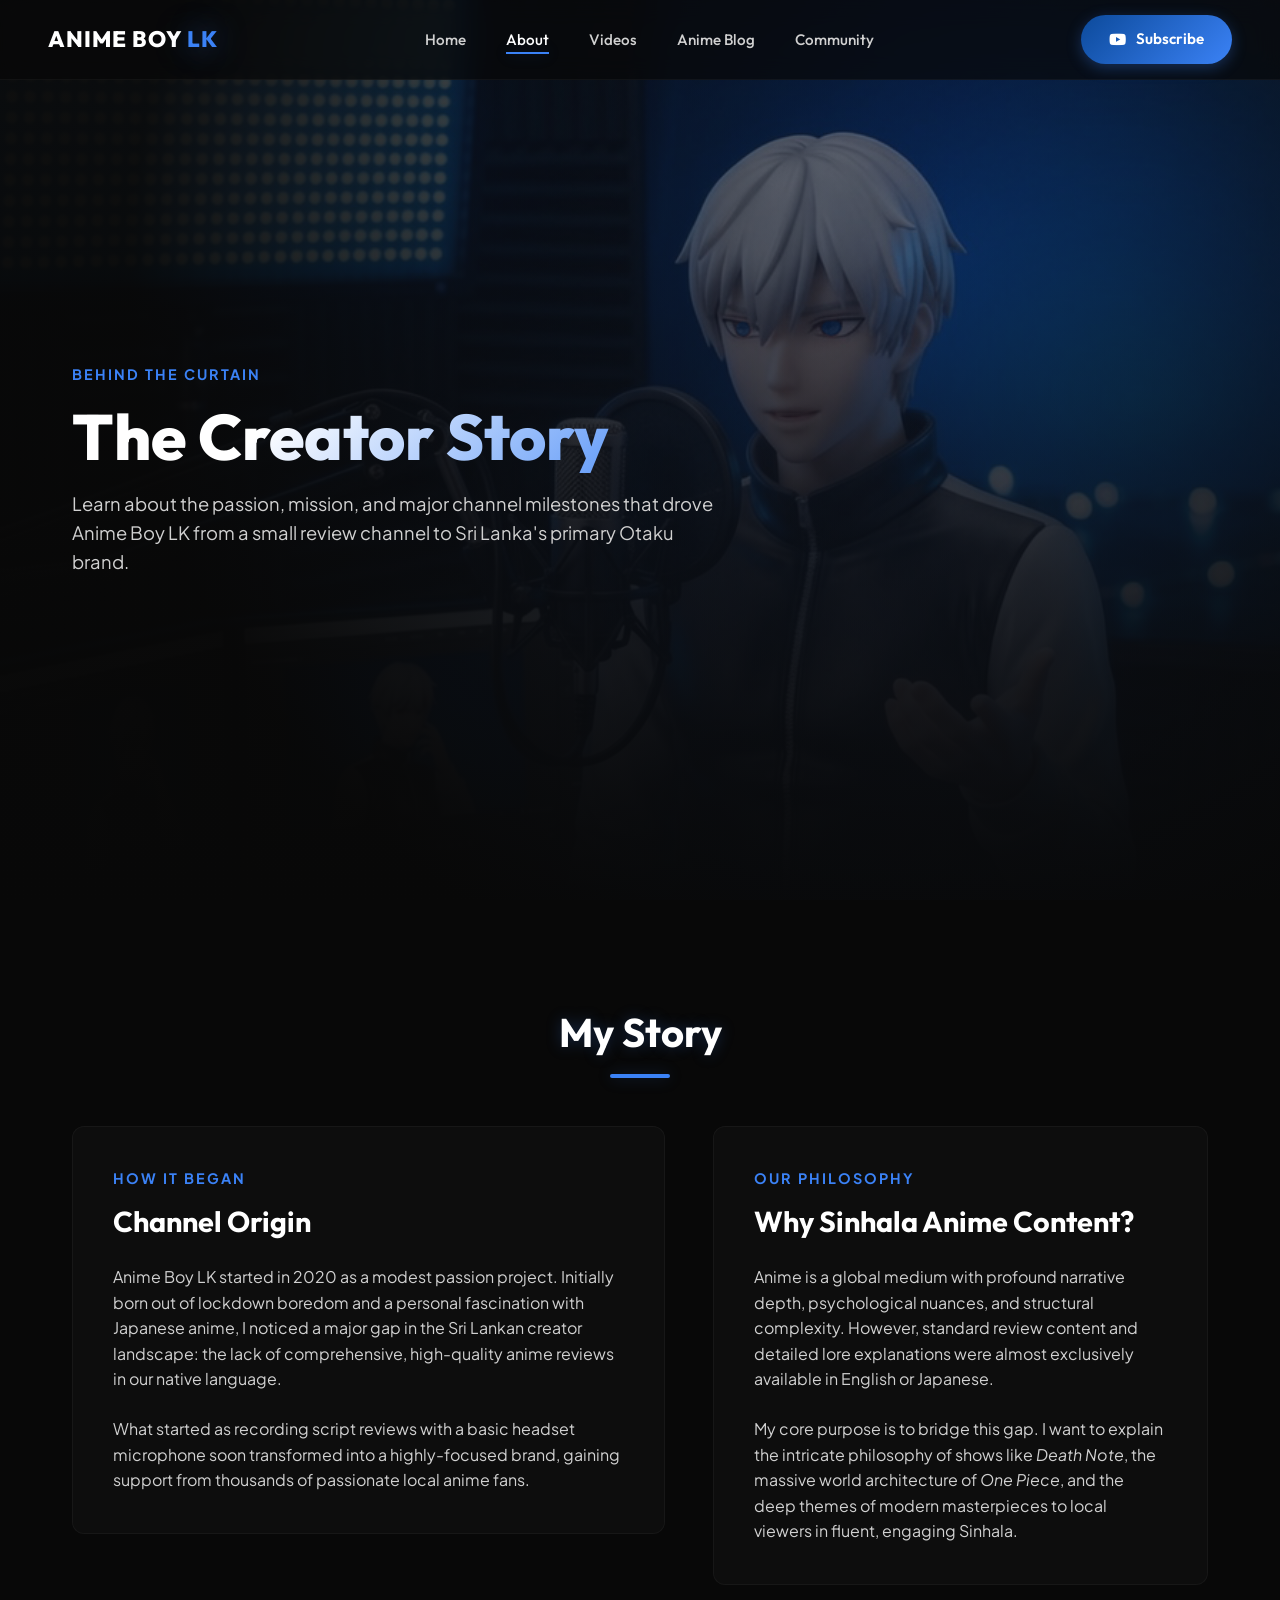
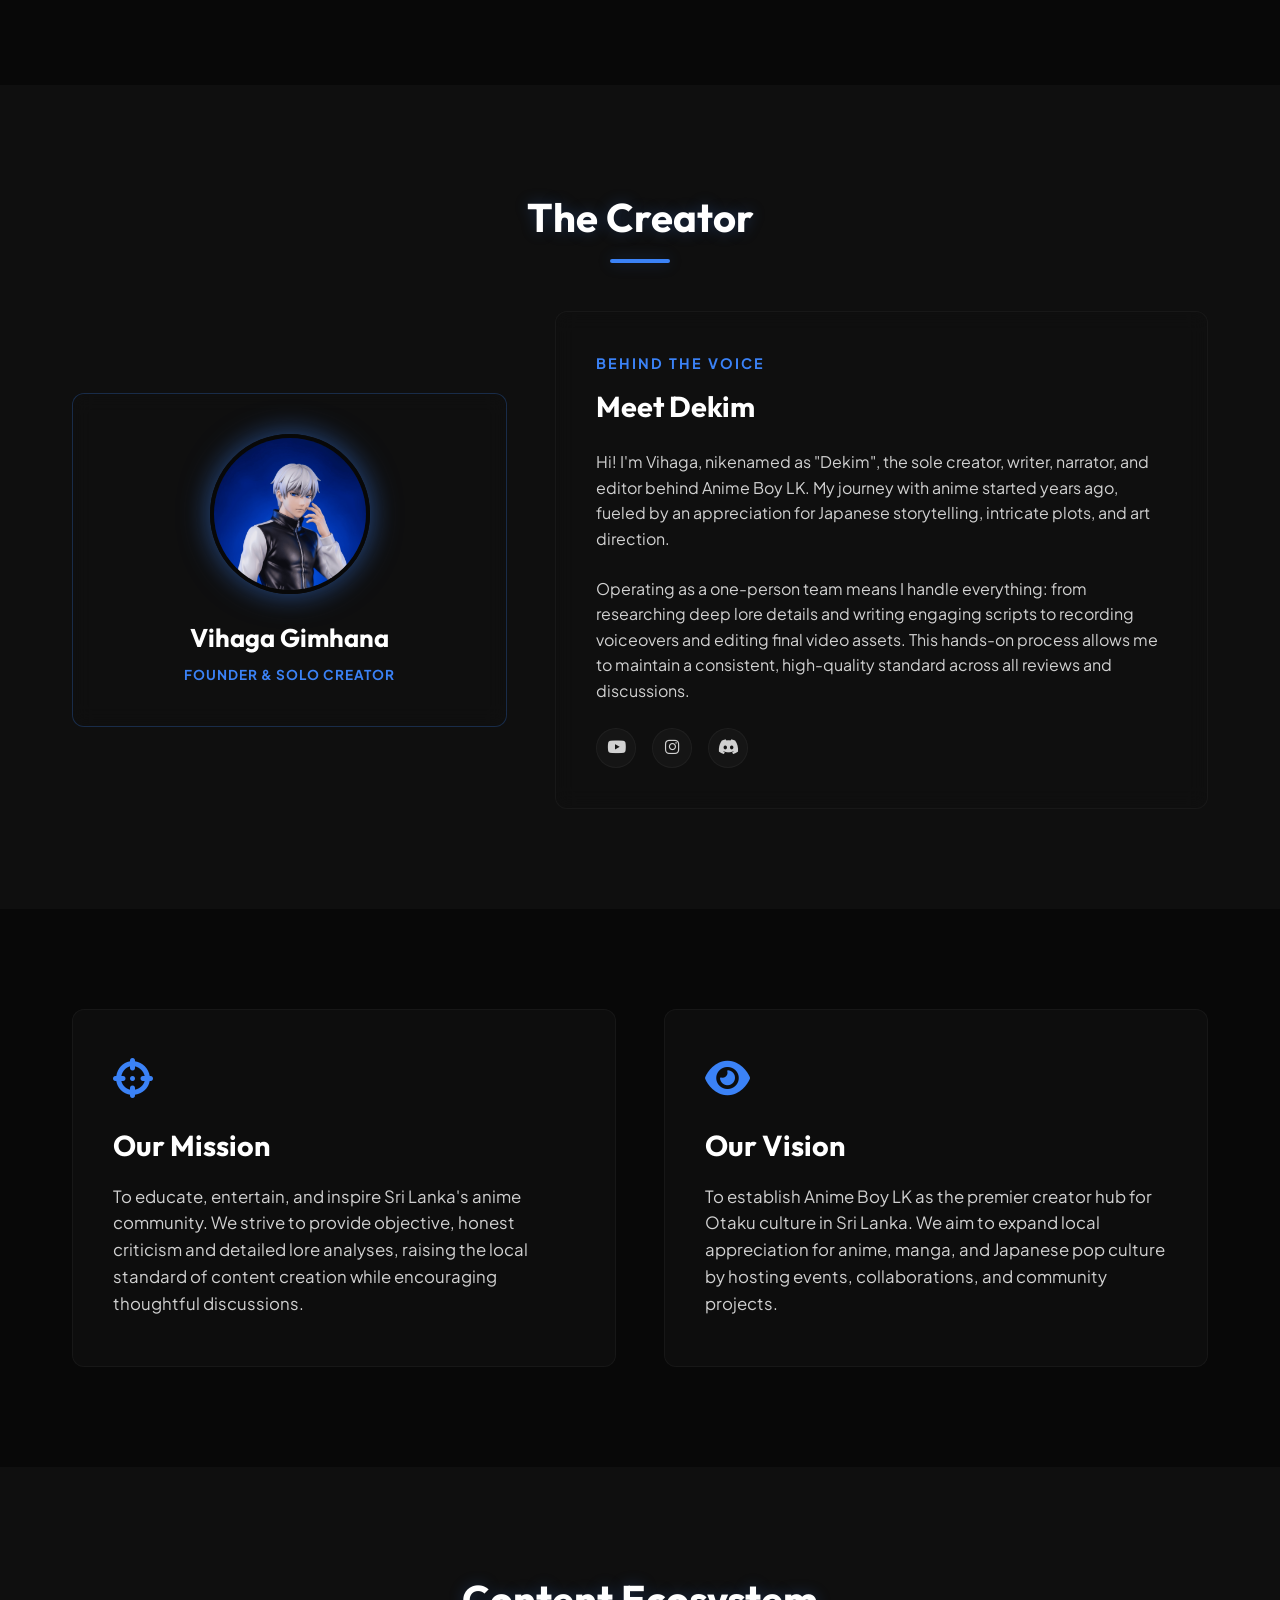
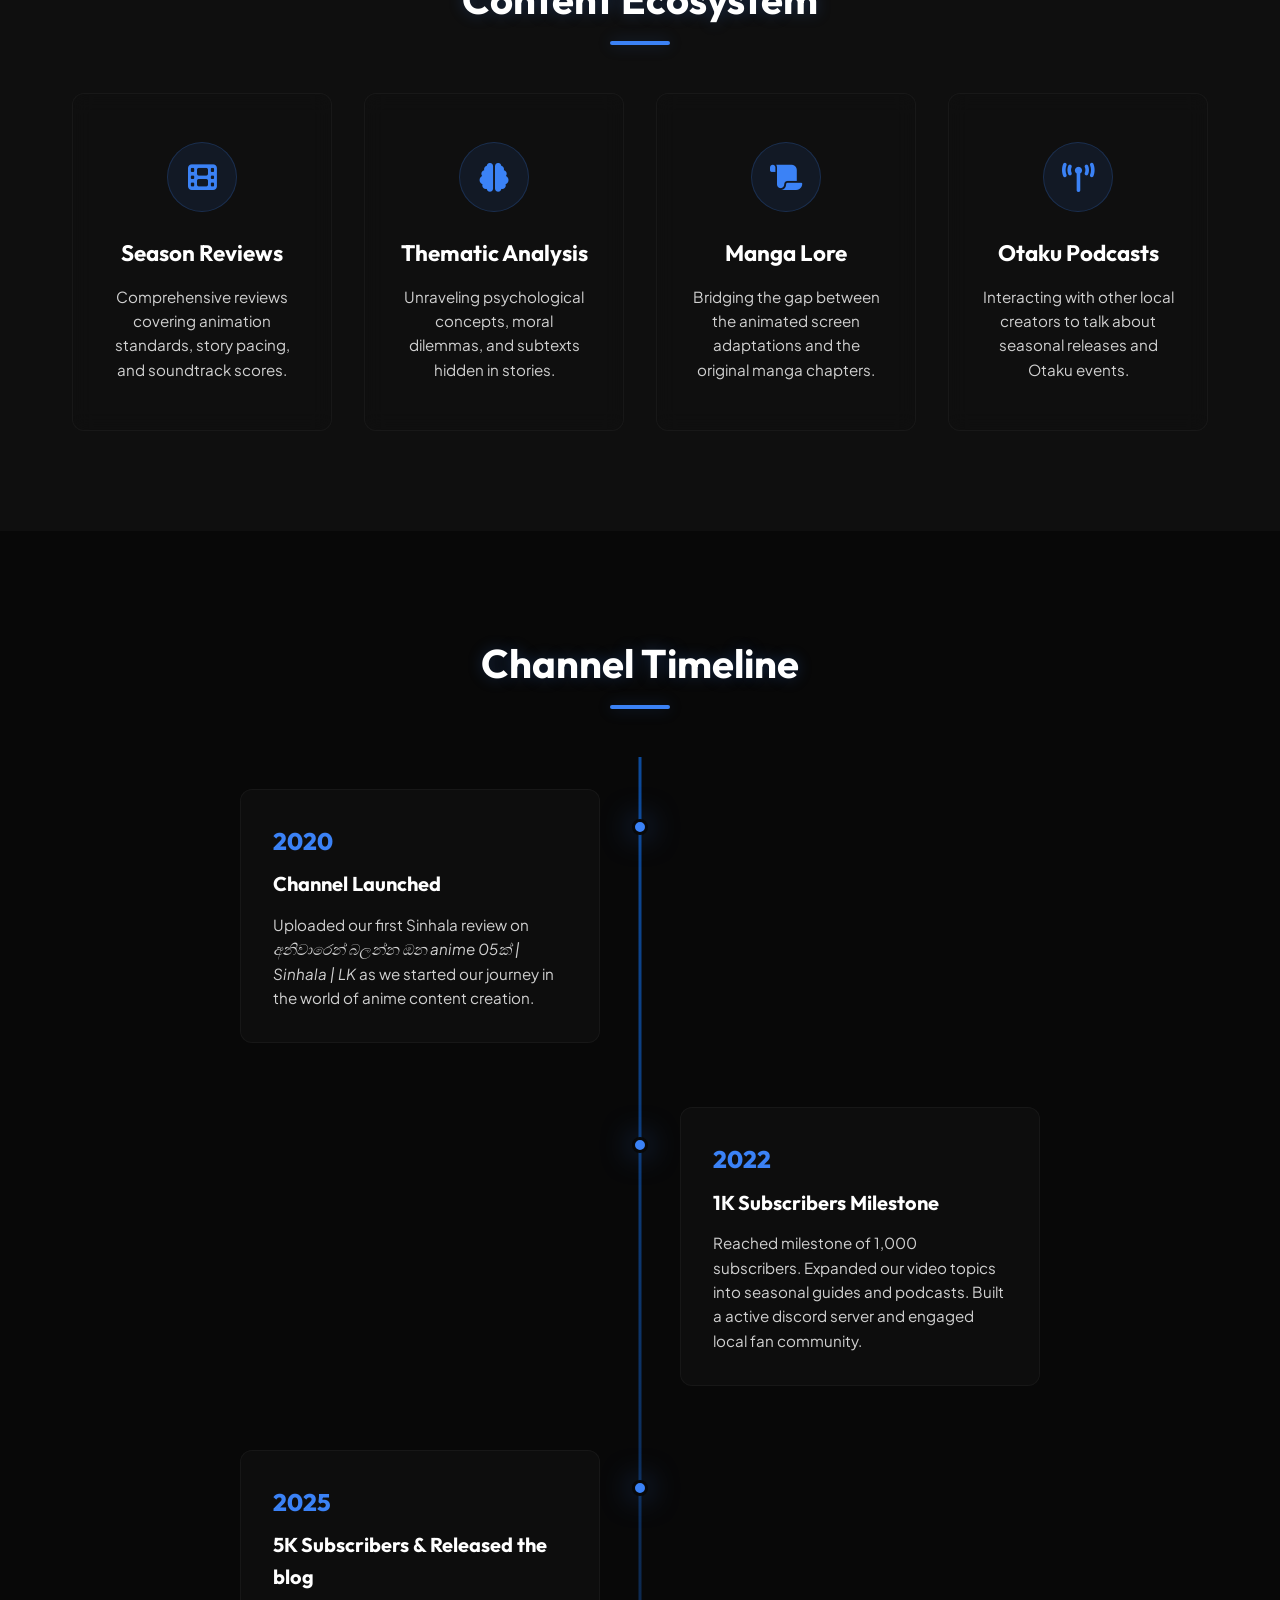
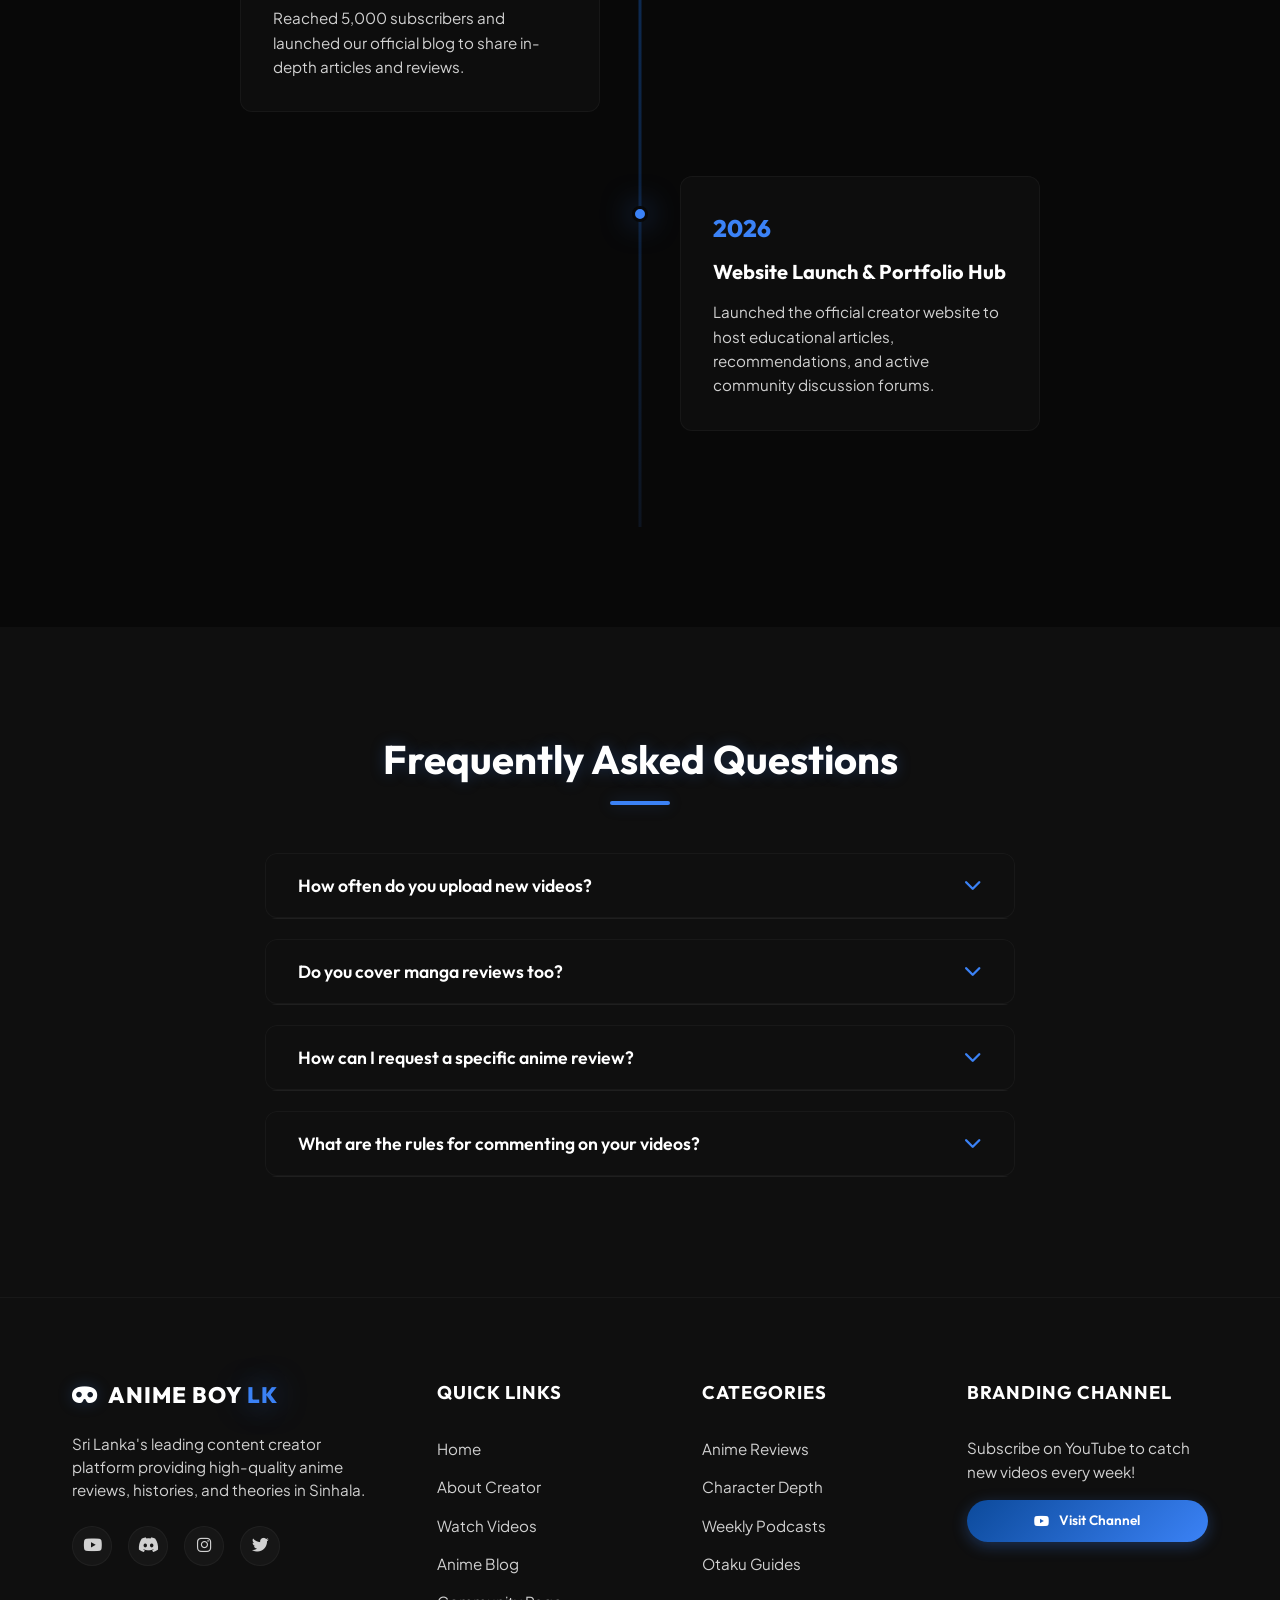
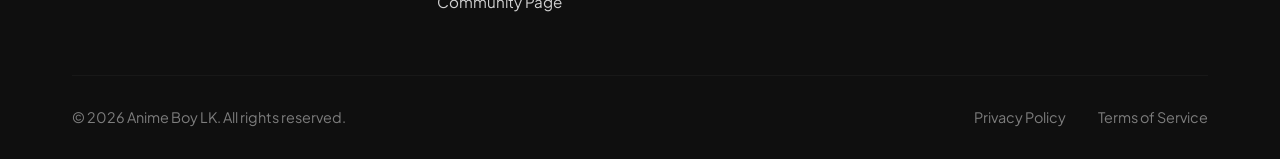
==== about.html @ f1425879 "Add files via upload" ====
<!DOCTYPE html>
<html lang="en">
<head>
    <meta charset="UTF-8">
    <meta name="viewport" content="width=device-width, initial-scale=1.0">
    <title>About Creator | Anime Boy LK</title>
    <meta name="description" content="Discover the story, mission, milestones, and FAQs behind Anime Boy LK, Sri Lanka's leading Sinhala anime content creator.">
    
    <!-- Google Fonts & Stylesheets -->
    <link rel="stylesheet" href="css/style.css">
    
    <!-- FontAwesome Icons -->
    <link rel="stylesheet" href="https://cdnjs.cloudflare.com/ajax/libs/font-awesome/6.4.0/css/all.min.css">
</head>
<body>

    <!-- NAVIGATION BAR -->
    <nav id="main-nav">
        <a href="index.html" class="logo">
            <span>ANIME BOY <span class="logo-dot">LK</span></span>
        </a>
        
        <button class="menu-toggle" id="mobile-menu-btn" aria-label="Toggle Navigation Menu">
            <i class="fa-solid fa-bars"></i>
        </button>

        <ul class="nav-links">
            <li><a href="index.html">Home</a></li>
            <li><a href="about.html" class="active">About</a></li>
            <li><a href="videos.html">Videos</a></li>
            <li><a href="blog.html">Anime Blog</a></li>
            <li><a href="community.html">Community</a></li>
        </ul>

        <div class="nav-actions">
            <a href="https://www.youtube.com/@AnimeBoyLK" target="_blank" class="btn btn-primary btn-sm"><i class="fa-brands fa-youtube"></i> Subscribe</a>
        </div>
    </nav>

    <!-- HERO SECTION -->
    <section class="hero" id="about-hero" style="background-image: url('images/About-bg.jpg');">
        <div class="hero-overlay"></div>
        <div class="container">
            <div class="hero-content reveal">
                <span class="subtitle">Behind the Curtain</span>
                <h1 class="text-gradient">The Creator Story</h1>
                <p>Learn about the passion, mission, and major channel milestones that drove Anime Boy LK from a small review channel to Sri Lanka's primary Otaku brand.</p>
            </div>
        </div>
    </section>

    <!-- MY STORY SECTION -->
    <section class="section-padding" id="my-story">
        <div class="container">
            <h2 class="section-title center text-glow center-text">My Story</h2>
            <div class="featured-wrapper reveal" style="align-items: flex-start;">
                
                <div class="story-block glass-panel" style="padding: 2.5rem;">
                    <span class="subtitle">How It Began</span>
                    <h3 style="font-family: var(--font-headings); font-size: 1.8rem; margin: 0.5rem 0 1.25rem;">Channel Origin</h3>
                    <p style="color: var(--color-text-sub); font-size: 1rem; margin-bottom: 1.5rem;">
                        Anime Boy LK started in 2020 as a modest passion project. Initially born out of lockdown boredom and a personal fascination with Japanese anime, I noticed a major gap in the Sri Lankan creator landscape: the lack of comprehensive, high-quality anime reviews in our native language.
                    </p>
                    <p style="color: var(--color-text-sub); font-size: 1rem;">
                        What started as recording script reviews with a basic headset microphone soon transformed into a highly-focused brand, gaining support from thousands of passionate local anime fans.
                    </p>
                </div>

                <div class="story-block glass-panel" style="padding: 2.5rem;">
                    <span class="subtitle">Our Philosophy</span>
                    <h3 style="font-family: var(--font-headings); font-size: 1.8rem; margin: 0.5rem 0 1.25rem;">Why Sinhala Anime Content?</h3>
                    <p style="color: var(--color-text-sub); font-size: 1rem; margin-bottom: 1.5rem;">
                        Anime is a global medium with profound narrative depth, psychological nuances, and structural complexity. However, standard review content and detailed lore explanations were almost exclusively available in English or Japanese.
                    </p>
                    <p style="color: var(--color-text-sub); font-size: 1rem;">
                        My core purpose is to bridge this gap. I want to explain the intricate philosophy of shows like <em>Death Note</em>, the massive world architecture of <em>One Piece</em>, and the deep themes of modern masterpieces to local viewers in fluent, engaging Sinhala.
                    </p>
                </div>

            </div>
        </div>
    </section>

    <!-- THE CREATOR SECTION -->
    <section class="section-padding" id="the-creator" style="background-color: var(--bg-secondary);">
        <div class="container">
            <h2 class="section-title center text-glow center-text">The Creator</h2>
            <div class="featured-wrapper reveal creator-grid">
                <div class="creator-card-container glass-panel" style="padding: 2.5rem 2rem; text-align: center; border: 1px solid var(--glass-border-hover);">
                    <img src="images/The-Creater.png" alt="Vihaga Gimhana" class="creator-avatar" style="width: 160px; height: 160px; border-radius: 50%; background: linear-gradient(135deg, var(--color-primary) 0%, var(--color-accent) 100%); margin: 0 auto 1.5rem; display: flex; align-items: center; justify-content: center; box-shadow: var(--red-glow-strong); border: 4px solid var(--bg-primary);">
                    <!-- <div class="creator-avatar" style="width: 160px; height: 160px; border-radius: 50%; background: linear-gradient(135deg, var(--color-primary) 0%, var(--color-accent) 100%); margin: 0 auto 1.5rem; display: flex; align-items: center; justify-content: center; box-shadow: var(--red-glow-strong); border: 4px solid var(--bg-primary);">
                        <i class="fa-solid fa-user-ninja" style="font-size: 4.5rem; color: #fff;"></i>
                    </div> -->
                    <h3 style="font-family: var(--font-headings); font-size: 1.6rem; margin-bottom: 0.3rem;">Vihaga Gimhana</h3>
                    <p style="color: var(--color-accent); font-weight: 700; font-size: 0.85rem; text-transform: uppercase; letter-spacing: 1px;">Founder & Solo Creator</p>
                </div>
                <div class="creator-bio glass-panel" style="padding: 2.5rem;">
                    <span class="subtitle">Behind the Voice</span>
                    <h3 style="font-family: var(--font-headings); font-size: 1.8rem; margin: 0.5rem 0 1.25rem;">Meet Dekim</h3>
                    <p style="color: var(--color-text-sub); font-size: 1rem; margin-bottom: 1.5rem;">
                        Hi! I'm Vihaga, nikenamed as "Dekim", the sole creator, writer, narrator, and editor behind Anime Boy LK. My journey with anime started years ago, fueled by an appreciation for Japanese storytelling, intricate plots, and art direction.
                    </p>
                    <p style="color: var(--color-text-sub); font-size: 1rem; margin-bottom: 1.5rem;">
                        Operating as a one-person team means I handle everything: from researching deep lore details and writing engaging scripts to recording voiceovers and editing final video assets. This hands-on process allows me to maintain a consistent, high-quality standard across all reviews and discussions.
                    </p>
                    <div class="social-icons">
                        <a href="https://youtube.com/@AnimeBoyLK" target="_blank" class="social-btn" aria-label="YouTube"><i class="fab fa-youtube"></i></a>
                        <a href="https://instagram.com/AnimeBoyLK" target="_blank" class="social-btn" aria-label="Instagram"><i class="fab fa-instagram"></i></a>
                        <a href="https://discord.gg/AnimeBoyLK" target="_blank" class="social-btn" aria-label="Discord"><i class="fab fa-discord"></i></a>
                    </div>
                </div>
            </div>
        </div>
    </section>

    <!-- MISSION & VISION SECTION -->
    <section class="section-padding" id="mission-vision">
        <div class="container">
            <div class="featured-wrapper reveal two-col-grid">
                <div class="glass-panel" style="padding: 3rem 2.5rem;">
                    <i class="fa-solid fa-crosshairs" style="font-size: 2.5rem; color: var(--color-accent); margin-bottom: 1.5rem;"></i>
                    <h3 style="font-family: var(--font-headings); font-size: 1.8rem; margin-bottom: 1rem;">Our Mission</h3>
                    <p style="color: var(--color-text-sub); font-size: 1.05rem;">
                        To educate, entertain, and inspire Sri Lanka's anime community. We strive to provide objective, honest criticism and detailed lore analyses, raising the local standard of content creation while encouraging thoughtful discussions.
                    </p>
                </div>
                <div class="glass-panel" style="padding: 3rem 2.5rem;">
                    <i class="fa-solid fa-eye" style="font-size: 2.5rem; color: var(--color-accent); margin-bottom: 1.5rem;"></i>
                    <h3 style="font-family: var(--font-headings); font-size: 1.8rem; margin-bottom: 1rem;">Our Vision</h3>
                    <p style="color: var(--color-text-sub); font-size: 1.05rem;">
                        To establish Anime Boy LK as the premier creator hub for Otaku culture in Sri Lanka. We aim to expand local appreciation for anime, manga, and Japanese pop culture by hosting events, collaborations, and community projects.
                    </p>
                </div>
            </div>
        </div>
    </section>

    <!-- CONTENT CATEGORIES -->
    <section class="section-padding" id="categories-about" style="background-color: var(--bg-secondary);">
        <div class="container">
            <h2 class="section-title center text-glow center-text">Content Ecosystem</h2>
            <div class="categories-grid">
                
                <div class="category-card glass-panel reveal">
                    <div class="category-icon"><i class="fa-solid fa-film"></i></div>
                    <h3>Season Reviews</h3>
                    <p>Comprehensive reviews covering animation standards, story pacing, and soundtrack scores.</p>
                </div>

                <div class="category-card glass-panel reveal">
                    <div class="category-icon"><i class="fa-solid fa-brain"></i></div>
                    <h3>Thematic Analysis</h3>
                    <p>Unraveling psychological concepts, moral dilemmas, and subtexts hidden in stories.</p>
                </div>

                <div class="category-card glass-panel reveal">
                    <div class="category-icon"><i class="fa-solid fa-scroll"></i></div>
                    <h3>Manga Lore</h3>
                    <p>Bridging the gap between the animated screen adaptations and the original manga chapters.</p>
                </div>

                <div class="category-card glass-panel reveal">
                    <div class="category-icon"><i class="fa-solid fa-tower-broadcast"></i></div>
                    <h3>Otaku Podcasts</h3>
                    <p>Interacting with other local creators to talk about seasonal releases and Otaku events.</p>
                </div>

            </div>
        </div>
    </section>

    <!-- CHANNEL TIMELINE -->
    <section class="section-padding" id="channel-timeline">
        <div class="container">
            <h2 class="section-title center text-glow center-text">Channel Timeline</h2>
            
            <div class="timeline-container reveal">
                <div class="timeline-line"></div>
                
                <div class="timeline-item">
                    <div class="timeline-dot"></div>
                    <div class="timeline-card glass-panel">
                        <span class="timeline-year">2020</span>
                        <h3>Channel Launched</h3>
                        <p>Uploaded our first Sinhala review on <em>අනිවාරෙන් බලන්න ඔන anime 05ක් | Sinhala | LK</em> as we started our journey in the world of anime content creation.</p>
                    </div>
                </div>

                <div class="timeline-item">
                    <div class="timeline-dot"></div>
                    <div class="timeline-card glass-panel">
                        <span class="timeline-year">2022</span>
                        <h3>1K Subscribers Milestone</h3>
                        <p>Reached milestone of 1,000 subscribers. Expanded our video topics into seasonal guides and podcasts. Built a active discord server and engaged local fan community.</p>
                    </div>
                </div>

                <div class="timeline-item">
                    <div class="timeline-dot"></div>
                    <div class="timeline-card glass-panel">
                        <span class="timeline-year">2025</span>
                        <h3>5K Subscribers & Released the blog</h3>
                        <p>Reached 5,000 subscribers and launched our official blog to share in-depth articles and reviews.</p>
                    </div>
                </div>

                <div class="timeline-item">
                    <div class="timeline-dot"></div>
                    <div class="timeline-card glass-panel">
                        <span class="timeline-year">2026</span>
                        <h3>Website Launch & Portfolio Hub</h3>
                        <p>Launched the official creator website to host educational articles, recommendations, and active community discussion forums.</p>
                    </div>
                </div>

            </div>
        </div>
    </section>

    <!-- FAQ SECTION (Accordion) -->
    <section class="section-padding" id="faq-section" style="background-color: var(--bg-secondary);">
        <div class="container">
            <h2 class="section-title center text-glow center-text">Frequently Asked Questions</h2>
            
            <div class="faq-accordion reveal">
                
                <div class="accordion-item">
                    <button class="accordion-header" aria-expanded="false">
                        How often do you upload new videos?
                        <i class="fa-solid fa-chevron-down"></i>
                    </button>
                    <div class="accordion-content">
                        <p>We typically upload 1-2 videos per week. Mostly 1 video per week. We prioritize high-quality editing, research, and voice-overs over quick uploads, so some detailed character analyses might take slightly longer.</p>
                    </div>
                </div>

                <div class="accordion-item">
                    <button class="accordion-header" aria-expanded="false">
                        Do you cover manga reviews too?
                        <i class="fa-solid fa-chevron-down"></i>
                    </button>
                    <div class="accordion-content">
                        <p>Yes, absolutely! We frequently compare anime adaptations with their original manga chapters, discussing deleted scenes, alternate panels, and lore updates.</p>
                    </div>
                </div>

                <div class="accordion-item">
                    <button class="accordion-header" aria-expanded="false">
                        How can I request a specific anime review?
                        <i class="fa-solid fa-chevron-down"></i>
                    </button>
                    <div class="accordion-content">
                        <p>You can suggest anime reviews and cast votes on upcoming video topics directly through the board on our Community page, or drop suggestions in our active whatsapp channels!</p>
                    </div>
                </div>

                <div class="accordion-item">
                    <button class="accordion-header" aria-expanded="false">
                        What are the rules for commenting on your videos?
                        <i class="fa-solid fa-chevron-down"></i>
                    </button>
                    <div class="accordion-content">
                        <p>Please be respectful and constructive in your comments. We do not tolerate hate speech, personal attacks, or spam. All comments are moderated to ensure a positive community environment.</p>
                    </div>
                </div>

            </div>
        </div>
    </section>

    <!-- FOOTER -->
    <footer class="footer" id="global-footer">
        <div class="container">
            <div class="footer-top">
                <div class="footer-col footer-brand">
                    <a href="index.html" class="logo">
                        <i class="fas fa-mask logo-icon text-glow"></i>
                        <span>ANIME BOY <span class="logo-dot">LK</span></span>
                    </a>
                    <p class="footer-desc">
                        Sri Lanka's leading content creator platform providing high-quality anime reviews, histories, and theories in Sinhala.
                    </p>
                    <div class="social-icons">
                        <a href="https://youtube.com/@AnimeBoyLK" target="_blank" class="social-btn" aria-label="YouTube"><i class="fab fa-youtube"></i></a>
                        <a href="https://discord.gg/AnimeBoyLK" target="_blank" class="social-btn" aria-label="Discord"><i class="fab fa-discord"></i></a>
                        <a href="https://instagram.com/AnimeBoyLK" target="_blank" class="social-btn" aria-label="Instagram"><i class="fab fa-instagram"></i></a>
                        <a href="https://twitter.com/AnimeBoyLK" target="_blank" class="social-btn" aria-label="Twitter"><i class="fab fa-twitter"></i></a>
                    </div>
                </div>
                
                <div class="footer-col">
                    <h3>Quick Links</h3>
                    <ul class="footer-links">
                        <li><a href="index.html">Home</a></li>
                        <li><a href="about.html">About Creator</a></li>
                        <li><a href="videos.html">Watch Videos</a></li>
                        <li><a href="blog.html">Anime Blog</a></li>
                        <li><a href="community.html">Community Page</a></li>
                    </ul>
                </div>
                
                <div class="footer-col">
                    <h3>Categories</h3>
                    <ul class="footer-links">
                        <li><a href="videos.html?category=reviews">Anime Reviews</a></li>
                        <li><a href="videos.html?category=analysis">Character Depth</a></li>
                        <li><a href="videos.html?category=podcasts">Weekly Podcasts</a></li>
                        <li><a href="videos.html?category=guides">Otaku Guides</a></li>
                    </ul>
                </div>
                
                <div class="footer-col">
                    <h3>Branding Channel</h3>
                    <p style="color: var(--color-text-sub); font-size: 0.95rem; margin-bottom: 16px;">
                        Subscribe on YouTube to catch new videos every week!
                    </p>
                    <a href="https://www.youtube.com/@AnimeBoyLK" target="_blank" class="btn btn-primary" style="padding: 10px 20px; font-size: 0.85rem; width: 100%;">
                        <i class="fab fa-youtube"></i> Visit Channel
                    </a>
                </div>
            </div>
            
            <div class="footer-bottom">
                <p>&copy; 2026 Anime Boy LK. All rights reserved.</p>
                <div class="footer-bottom-links">
                    <a href="#">Privacy Policy</a>
                    <a href="#">Terms of Service</a>
                </div>
            </div>
        </div>
    </footer>

    <!-- Scripts -->
    <script src="js/main.js"></script>
</body>
</html>
---- css/style.css ----
@import url('https://fonts.googleapis.com/css2?family=Outfit:wght@300;400;500;600;700;800&family=Plus+Jakarta+Sans:wght@300;400;500;600;700&display=swap');

/* --- CUSTOM DESIGN SYSTEM VARIABLES --- */
:root {
  /* Colors */
  --bg-primary: #080808;
  --bg-secondary: #0f0f0f;
  --bg-card: #151515;
  --bg-card-hover: #1c1c1c;
  
  --color-primary: #0c4a9b;
  --color-accent: #3b82f6;
  --color-accent-rgb: 59, 130, 246;
  
  --color-text-main: #ffffff;
  --color-text-sub: #d1d1d1;
  --color-text-muted: #7d7d7d;
  
  /* Fonts */
  --font-headings: 'Outfit', sans-serif;
  --font-body: 'Plus Jakarta Sans', sans-serif;
  
  /* Glowing effects & shadows */
  --red-glow: 0 0 15px rgba(59, 130, 246, 0.25);
  --red-glow-strong: 0 0 30px rgba(59, 130, 246, 0.55);
  --card-shadow: 0 15px 35px rgba(0, 0, 0, 0.7);
  --glass-bg: rgba(15, 15, 15, 0.8);
  --glass-border: rgba(255, 255, 255, 0.04);
  --glass-border-hover: rgba(59, 130, 246, 0.25);
  
  /* Layout sizes */
  --header-height: 80px;
  --max-width: 1200px;
  --border-radius: 12px;
  
  /* Animations */
  --transition-smooth: all 0.4s cubic-bezier(0.16, 1, 0.3, 1);
  --transition-fast: all 0.2s ease;
}

/* --- RESET & SCROLLBAR --- */
* {
  margin: 0;
  padding: 0;
  box-sizing: border-box;
}

html {
  scroll-behavior: smooth;
  overflow-x: hidden;
  font-size: 16px;
}

body {
  background-color: var(--bg-primary);
  color: var(--color-text-main);
  font-family: var(--font-body);
  line-height: 1.6;
  overflow-x: hidden;
}

/* Custom Scrollbar */
::-webkit-scrollbar {
  width: 10px;
}

::-webkit-scrollbar-track {
  background: var(--bg-primary);
}

::-webkit-scrollbar-thumb {
  background: #222;
  border-radius: 5px;
  border: 2px solid var(--bg-primary);
}

::-webkit-scrollbar-thumb:hover {
  background: var(--color-accent);
  box-shadow: var(--red-glow);
}

/* --- UTILITY CLASSES --- */
.container {
  max-width: var(--max-width);
  margin: 0 auto;
  padding: 0 2rem;
  width: 100%;
}

.section-padding {
  padding: 100px 0;
}

.text-glow {
  text-shadow: var(--red-glow);
}

.text-gradient {
  background: linear-gradient(135deg, #ffffff 30%, #3b82f6 100%);
  -webkit-background-clip: text;
  -webkit-text-fill-color: transparent;
}

.center-text {
  text-align: center;
}

.subtitle {
  color: var(--color-accent);
  font-size: 0.9rem;
  font-weight: 700;
  text-transform: uppercase;
  letter-spacing: 2px;
  margin-bottom: 0.5rem;
  display: block;
}

.section-title {
  font-family: var(--font-headings);
  font-size: 2.5rem;
  font-weight: 700;
  margin-bottom: 3rem;
  position: relative;
}

.section-title::after {
  content: '';
  display: block;
  width: 60px;
  height: 4px;
  background: var(--color-accent);
  margin-top: 10px;
  border-radius: 2px;
  box-shadow: var(--red-glow);
}

.section-title.center::after {
  margin-left: auto;
  margin-right: auto;
}

/* Glassmorphism panel */
.glass-panel {
  background: var(--glass-bg);
  border: 1px solid var(--glass-border);
  backdrop-filter: blur(10px);
  border-radius: var(--border-radius);
  transition: var(--transition-smooth);
}

/* --- BUTTONS --- */
.btn {
  display: inline-flex;
  align-items: center;
  justify-content: center;
  gap: 10px;
  padding: 12px 28px;
  border-radius: 30px;
  font-family: var(--font-headings);
  font-weight: 600;
  font-size: 0.95rem;
  text-decoration: none;
  cursor: pointer;
  transition: var(--transition-smooth);
  border: none;
}

.btn-primary {
  background: linear-gradient(135deg, var(--color-primary) 0%, var(--color-accent) 100%);
  color: #fff;
  box-shadow: 0 4px 15px rgba(59, 130, 246, 0.3);
}

.btn-primary:hover {
  transform: translateY(-3px);
  box-shadow: 0 8px 25px rgba(59, 130, 246, 0.5), var(--red-glow-strong);
}

.btn-secondary {
  background: rgba(255, 255, 255, 0.05);
  color: #fff;
  border: 1px solid var(--glass-border);
  backdrop-filter: blur(5px);
}

.btn-secondary:hover {
  background: rgba(255, 255, 255, 0.1);
  border-color: var(--color-accent);
  transform: translateY(-3px);
  box-shadow: var(--red-glow);
}

.btn-accent {
  background: transparent;
  color: var(--color-accent);
  border: 1px solid var(--color-accent);
}

.btn-accent:hover {
  background: var(--color-accent);
  color: #fff;
  transform: translateY(-3px);
  box-shadow: var(--red-glow-strong);
}

/* --- NAVIGATION BAR --- */
nav {
  height: var(--header-height);
  display: flex;
  align-items: center;
  justify-content: space-between;
  padding: 0 3rem;
  background: rgba(8, 8, 8, 0.7);
  backdrop-filter: blur(12px);
  border-bottom: 1px solid var(--glass-border);
  position: fixed;
  top: 0;
  left: 0;
  width: 100%;
  z-index: 1000;
  transition: var(--transition-smooth);
}

nav.scrolled {
  background: rgba(8, 8, 8, 0.95);
  height: 70px;
  border-bottom: 1px solid rgba(59, 130, 246, 0.2);
  box-shadow: 0 10px 30px rgba(0,0,0,0.5);
}

.logo {
  display: flex;
  align-items: center;
  gap: 10px;
  text-decoration: none;
  font-family: var(--font-headings);
  font-weight: 800;
  font-size: 1.4rem;
  color: #fff;
  letter-spacing: 1px;
}

.logo-dot {
  color: var(--color-accent);
  text-shadow: var(--red-glow-strong);
}

.nav-links {
  display: flex;
  list-style: none;
  gap: 2.5rem;
}

.nav-links a {
  text-decoration: none;
  color: var(--color-text-sub);
  font-family: var(--font-headings);
  font-weight: 500;
  font-size: 0.95rem;
  position: relative;
  padding: 5px 0;
  transition: var(--transition-fast);
}

.nav-links a:hover,
.nav-links a.active {
  color: #fff;
}

.nav-links a::after {
  content: '';
  position: absolute;
  bottom: 0;
  left: 0;
  width: 0;
  height: 2px;
  background: var(--color-accent);
  box-shadow: var(--red-glow);
  transition: var(--transition-fast);
}

.nav-links a:hover::after,
.nav-links a.active::after {
  width: 100%;
}

.nav-actions {
  display: flex;
  align-items: center;
  gap: 1.5rem;
}

.menu-toggle {
  display: none;
  background: none;
  border: none;
  color: #fff;
  font-size: 1.5rem;
  cursor: pointer;
}

/* --- HERO SECTION --- */
.hero {
  min-height: 100vh;
  display: flex;
  align-items: center;
  position: relative;
  padding-top: var(--header-height);
  overflow: hidden;
  background-size: cover;
  background-position: center;
  background-repeat: no-repeat;
}

.hero-overlay {
  position: absolute;
  top: 0;
  left: 0;
  width: 100%;
  height: 100%;
  background: radial-gradient(circle at 70% 30%, rgba(59, 130, 246, 0.08) 0%, rgba(8, 8, 8, 0.95) 70%), 
              linear-gradient(180deg, rgba(8, 8, 8, 0.4) 0%, #080808 100%);
  z-index: 1;
}

/* Hero background animation particles */
.hero-particles {
  position: absolute;
  top: 0;
  left: 0;
  width: 100%;
  height: 100%;
  z-index: 2;
  pointer-events: none;
  opacity: 0.4;
}

.hero-content {
  position: relative;
  z-index: 3;
  max-width: 650px;
}

.hero-content h1 {
  font-family: var(--font-headings);
  font-size: 4rem;
  line-height: 1.1;
  font-weight: 800;
  margin: 1rem 0;
}

.hero-content p {
  color: var(--color-text-sub);
  font-size: 1.15rem;
  margin-bottom: 2.5rem;
}

.hero-btns {
  display: flex;
  gap: 1.25rem;
}

/* --- PAGE 1: HOME SECTIONS --- */

/* Featured Video */
.featured-wrapper {
  display: grid;
  grid-template-columns: 1.2fr 1fr;
  gap: 3rem;
  align-items: center;
}

.featured-video-container {
  position: relative;
  border-radius: var(--border-radius);
  overflow: hidden;
  box-shadow: var(--card-shadow), var(--red-glow);
  aspect-ratio: 16/9;
  border: 1px solid var(--glass-border-hover);
}

.featured-video-container iframe {
  position: absolute;
  top: 0;
  left: 0;
  width: 100%;
  height: 100%;
  border: 0;
}

.featured-details h3 {
  font-family: var(--font-headings);
  font-size: 2rem;
  margin-bottom: 1rem;
}

.featured-details p {
  color: var(--color-text-sub);
  margin-bottom: 2rem;
}

/* Popular Categories */
.categories-grid {
  display: grid;
  grid-template-columns: repeat(auto-fit, minmax(260px, 1fr));
  gap: 2rem;
}

.category-card {
  padding: 3rem 2rem;
  text-align: center;
  border-radius: var(--border-radius);
  cursor: pointer;
}

.category-card:hover {
  transform: translateY(-10px);
  border-color: var(--color-accent);
  box-shadow: var(--card-shadow), var(--red-glow);
}

.category-icon {
  width: 70px;
  height: 70px;
  background: rgba(59, 130, 246, 0.1);
  border-radius: 50%;
  display: flex;
  align-items: center;
  justify-content: center;
  margin: 0 auto 1.5rem;
  color: var(--color-accent);
  font-size: 1.8rem;
  border: 1px solid rgba(59, 130, 246, 0.2);
  transition: var(--transition-smooth);
}

.category-card:hover .category-icon {
  background: var(--color-accent);
  color: #fff;
  box-shadow: var(--red-glow-strong);
  transform: rotateY(360deg);
}

.category-card h3 {
  font-family: var(--font-headings);
  font-size: 1.4rem;
  margin-bottom: 0.8rem;
}

.category-card p {
  color: var(--color-text-sub);
  font-size: 0.95rem;
}

/* Trending Anime Section */
.trending-outer {
  position: relative;
  width: 100%;
}

.trending-carousel {
  display: flex;
  gap: 2rem;
  overflow-x: auto;
  padding: 1.5rem 0.5rem;
  scrollbar-width: thin;
  scroll-snap-type: x mandatory;
}

.trending-carousel::-webkit-scrollbar {
  height: 6px;
}

.trending-card {
  flex: 0 0 280px;
  scroll-snap-align: start;
  border-radius: var(--border-radius);
  overflow: hidden;
  box-shadow: var(--card-shadow);
  border: 1px solid var(--glass-border);
  transition: var(--transition-smooth);
  position: relative;
}

.trending-card:hover {
  transform: translateY(-5px) scale(1.02);
  border-color: var(--glass-border-hover);
  box-shadow: var(--card-shadow), var(--red-glow);
}

.trending-img {
  height: 350px;
  width: 100%;
  object-fit: cover;
  transition: var(--transition-smooth);
}

.trending-card:hover .trending-img {
  transform: scale(1.08);
}

.trending-info {
  position: absolute;
  bottom: 0;
  left: 0;
  width: 100%;
  padding: 1.5rem;
  background: linear-gradient(0deg, rgba(8, 8, 8, 1) 0%, rgba(8, 8, 8, 0.8) 50%, rgba(8, 8, 8, 0) 100%);
  z-index: 2;
}

.trending-info h3 {
  font-family: var(--font-headings);
  font-size: 1.3rem;
  margin-bottom: 0.3rem;
  color: #fff;
}

.trending-info p {
  font-size: 0.85rem;
  color: var(--color-accent);
  font-weight: 600;
  text-transform: uppercase;
  letter-spacing: 1px;
}

.trending-rating {
  position: absolute;
  top: 1rem;
  right: 1rem;
  background: rgba(8, 8, 8, 0.85);
  border: 1px solid var(--color-accent);
  padding: 4px 10px;
  border-radius: 20px;
  font-size: 0.8rem;
  font-weight: 700;
  color: var(--color-accent);
  z-index: 3;
  backdrop-filter: blur(5px);
}

/* Why Watch section */
.benefits-grid {
  display: grid;
  grid-template-columns: repeat(auto-fit, minmax(240px, 1fr));
  gap: 2rem;
}

.benefit-card {
  padding: 2.5rem;
  border-radius: var(--border-radius);
  border-left: 3px solid var(--color-primary);
}

.benefit-card:hover {
  border-left-color: var(--color-accent);
  transform: translateX(5px);
}

.benefit-card i {
  color: var(--color-accent);
  font-size: 2rem;
  margin-bottom: 1.25rem;
}

.benefit-card h3 {
  font-family: var(--font-headings);
  font-size: 1.25rem;
  margin-bottom: 0.75rem;
}

.benefit-card p {
  color: var(--color-text-sub);
  font-size: 0.95rem;
}

/* Home Blog preview */
.home-blogs-grid {
  display: grid;
  grid-template-columns: repeat(auto-fit, minmax(320px, 1fr));
  gap: 2rem;
}

.blog-card {
  border-radius: var(--border-radius);
  overflow: hidden;
  box-shadow: var(--card-shadow);
  display: flex;
  flex-direction: column;
}

.blog-card:hover {
  transform: translateY(-8px);
  border-color: var(--color-accent);
  box-shadow: var(--card-shadow), var(--red-glow);
}

.blog-img-container {
  height: 200px;
  width: 100%;
  overflow: hidden;
  position: relative;
}

.blog-img {
  width: 100%;
  height: 100%;
  object-fit: cover;
  transition: var(--transition-smooth);
}

.blog-card:hover .blog-img {
  transform: scale(1.05);
}

.blog-card-content {
  padding: 1.5rem;
  flex-grow: 1;
  display: flex;
  flex-direction: column;
}

.blog-tag {
  background: rgba(59, 130, 246, 0.12);
  color: var(--color-accent);
  border: 1px solid rgba(59, 130, 246, 0.2);
  padding: 2px 10px;
  border-radius: 20px;
  font-size: 0.75rem;
  font-weight: 700;
  display: inline-block;
  align-self: flex-start;
  margin-bottom: 0.8rem;
  text-transform: uppercase;
}

.blog-card-content h3 {
  font-family: var(--font-headings);
  font-size: 1.3rem;
  margin-bottom: 0.8rem;
  line-height: 1.3;
}

.blog-card-content p {
  color: var(--color-text-sub);
  font-size: 0.95rem;
  margin-bottom: 1.5rem;
  flex-grow: 1;
}

.blog-readmore {
  text-decoration: none;
  color: var(--color-accent);
  font-weight: 600;
  font-size: 0.9rem;
  display: inline-flex;
  align-items: center;
  gap: 5px;
  transition: var(--transition-fast);
}

.blog-readmore:hover {
  color: #fff;
}

.blog-readmore i {
  transition: var(--transition-fast);
}

.blog-readmore:hover i {
  transform: translateX(3px);
}

/* Call to Action */
.cta-section {
  text-align: center;
  position: relative;
  overflow: hidden;
  border-radius: var(--border-radius);
  border: 1px solid var(--glass-border-hover);
  background: radial-gradient(circle at center, rgba(59, 130, 246, 0.12) 0%, rgba(8, 8, 8, 0) 70%);
}

.cta-content {
  padding: 5rem 2rem;
  max-width: 600px;
  margin: 0 auto;
  position: relative;
  z-index: 2;
}

.cta-content h2 {
  font-family: var(--font-headings);
  font-size: 2.8rem;
  margin-bottom: 1rem;
}

.cta-content p {
  color: var(--color-text-sub);
  margin-bottom: 2.5rem;
  font-size: 1.1rem;
}

.cta-btns {
  display: flex;
  justify-content: center;
  gap: 1.5rem;
}

/* --- PAGE 2: ABOUT SECTIONS --- */

/* Timeline style */
.timeline-container {
  position: relative;
  max-width: 800px;
  margin: 0 auto;
  padding: 2rem 0;
}

.timeline-line {
  position: absolute;
  left: 50%;
  top: 0;
  bottom: 0;
  width: 3px;
  background: linear-gradient(180deg, var(--color-primary) 0%, rgba(59, 130, 246, 0.1) 100%);
  transform: translateX(-50%);
}

.timeline-item {
  position: relative;
  margin-bottom: 4rem;
  width: 100%;
  display: flex;
  justify-content: flex-end;
}

.timeline-item:nth-child(even) {
  justify-content: flex-start;
}

.timeline-dot {
  position: absolute;
  left: 50%;
  top: 30px;
  width: 16px;
  height: 16px;
  border-radius: 50%;
  background: var(--color-accent);
  border: 3px solid var(--bg-primary);
  box-shadow: var(--red-glow-strong);
  transform: translateX(-50%);
  z-index: 5;
}

.timeline-card {
  width: 45%;
  padding: 2rem;
  border-radius: var(--border-radius);
  position: relative;
}

.timeline-card:hover {
  border-color: var(--color-accent);
}

.timeline-year {
  color: var(--color-accent);
  font-weight: 800;
  font-size: 1.5rem;
  font-family: var(--font-headings);
  margin-bottom: 0.5rem;
  display: block;
}

.timeline-card h3 {
  font-family: var(--font-headings);
  font-size: 1.25rem;
  margin-bottom: 0.8rem;
}

.timeline-card p {
  color: var(--color-text-sub);
  font-size: 0.95rem;
}

/* FAQ Accordion */
.faq-accordion {
  max-width: 750px;
  margin: 0 auto;
}

.accordion-item {
  margin-bottom: 1.25rem;
  border-radius: var(--border-radius);
  overflow: hidden;
}

.accordion-header {
  width: 100%;
  display: flex;
  justify-content: space-between;
  align-items: center;
  padding: 1.25rem 2rem;
  background: var(--bg-secondary);
  color: #fff;
  border: 1px solid var(--glass-border);
  border-radius: var(--border-radius);
  font-family: var(--font-headings);
  font-size: 1.1rem;
  font-weight: 600;
  text-align: left;
  cursor: pointer;
  transition: var(--transition-fast);
}

.accordion-header:hover {
  border-color: var(--glass-border-hover);
  background: rgba(59, 130, 246, 0.05);
}

.accordion-header i {
  transition: transform 0.3s ease;
  color: var(--color-accent);
}

.accordion-item.active .accordion-header {
  border-bottom-left-radius: 0;
  border-bottom-right-radius: 0;
  border-color: var(--glass-border-hover);
  background: rgba(59, 130, 246, 0.08);
}

.accordion-item.active .accordion-header i {
  transform: rotate(180deg);
}

.accordion-content {
  max-height: 0;
  overflow: hidden;
  background: var(--bg-card);
  transition: max-height 0.3s ease-out;
  border-left: 1px solid var(--glass-border);
  border-right: 1px solid var(--glass-border);
  border-bottom: 1px solid var(--glass-border);
  border-bottom-left-radius: var(--border-radius);
  border-bottom-right-radius: var(--border-radius);
}

.accordion-content p {
  padding: 1.5rem 2rem;
  color: var(--color-text-sub);
  font-size: 0.95rem;
}

/* --- PAGE 3: VIDEOS SECTIONS --- */

/* Search bar */
.filter-search-container {
  display: flex;
  flex-direction: column;
  gap: 2rem;
  margin-bottom: 3.5rem;
}

.search-bar-wrapper {
  position: relative;
  width: 100%;
  max-width: 600px;
  margin: 0 auto;
}

.search-bar-wrapper i {
  position: absolute;
  left: 1.25rem;
  top: 50%;
  transform: translateY(-50%);
  color: var(--color-text-muted);
  font-size: 1.1rem;
}

.search-input {
  width: 100%;
  padding: 14px 20px 14px 3rem;
  border-radius: 30px;
  background: var(--bg-secondary);
  border: 1px solid var(--glass-border);
  color: #fff;
  font-family: var(--font-body);
  outline: none;
  font-size: 1rem;
  transition: var(--transition-fast);
}

.search-input:focus {
  border-color: var(--color-accent);
  box-shadow: var(--red-glow);
  background: rgba(8,8,8,0.9);
}

.category-filters {
  display: flex;
  justify-content: center;
  flex-wrap: wrap;
  gap: 0.8rem;
}

.filter-btn {
  padding: 8px 20px;
  border-radius: 20px;
  background: var(--bg-secondary);
  color: var(--color-text-sub);
  border: 1px solid var(--glass-border);
  font-family: var(--font-headings);
  font-weight: 500;
  cursor: pointer;
  transition: var(--transition-fast);
}

.filter-btn:hover {
  border-color: var(--color-accent);
  color: #fff;
}

.filter-btn.active {
  background: var(--color-accent);
  color: #fff;
  border-color: var(--color-accent);
  box-shadow: var(--red-glow);
}

/* Videos Grid */
.videos-grid {
  display: grid;
  grid-template-columns: repeat(auto-fill, minmax(320px, 1fr));
  gap: 2.5rem;
  margin-bottom: 4rem;
}

.video-card {
  border-radius: var(--border-radius);
  overflow: hidden;
  box-shadow: var(--card-shadow);
  display: flex;
  flex-direction: column;
}

.video-card:hover {
  transform: translateY(-5px);
  border-color: var(--color-accent);
  box-shadow: var(--card-shadow), var(--red-glow);
}

.video-thumb-container {
  position: relative;
  aspect-ratio: 16/9;
  overflow: hidden;
}

.video-thumb {
  width: 100%;
  height: 100%;
  object-fit: cover;
  transition: var(--transition-smooth);
}

.video-card:hover .video-thumb {
  transform: scale(1.05);
}

.video-play-overlay {
  position: absolute;
  top: 0;
  left: 0;
  width: 100%;
  height: 100%;
  background: rgba(0, 0, 0, 0.4);
  display: flex;
  align-items: center;
  justify-content: center;
  opacity: 0;
  transition: var(--transition-fast);
}

.video-card:hover .video-play-overlay {
  opacity: 1;
}

.play-icon-circle {
  width: 55px;
  height: 55px;
  border-radius: 50%;
  background: var(--color-accent);
  color: #fff;
  display: flex;
  align-items: center;
  justify-content: center;
  font-size: 1.4rem;
  box-shadow: var(--red-glow-strong);
  transform: scale(0.8);
  transition: var(--transition-smooth);
}

.video-card:hover .play-icon-circle {
  transform: scale(1);
}

.video-duration {
  position: absolute;
  bottom: 0.8rem;
  right: 0.8rem;
  background: rgba(0, 0, 0, 0.8);
  color: #fff;
  padding: 2px 6px;
  border-radius: 4px;
  font-size: 0.75rem;
  font-weight: 600;
}

.video-info-content {
  padding: 1.25rem;
  flex-grow: 1;
  display: flex;
  flex-direction: column;
}

.video-card-tag {
  color: var(--color-accent);
  font-size: 0.75rem;
  font-weight: 700;
  text-transform: uppercase;
  margin-bottom: 0.5rem;
  display: block;
}

.video-info-content h3 {
  font-family: var(--font-headings);
  font-size: 1.2rem;
  line-height: 1.35;
  margin-bottom: 0.5rem;
  color: #fff;
}

.video-info-content p {
  font-size: 0.9rem;
  color: var(--color-text-sub);
  margin-bottom: 1.5rem;
  flex-grow: 1;
}

.load-more-container {
  text-align: center;
  margin-top: 3rem;
}

.empty-state {
  text-align: center;
  padding: 4rem 2rem;
  grid-column: 1 / -1;
  color: var(--color-text-muted);
}

.empty-state i {
  font-size: 3rem;
  margin-bottom: 1.5rem;
  color: var(--color-accent);
}

/* --- PAGE 4: BLOG SECTIONS --- */
.blog-layout {
  display: grid;
  grid-template-columns: 2.3fr 1fr;
  gap: 3.5rem;
}

.blog-sidebar {
  display: flex;
  flex-direction: column;
  gap: 3rem;
}

.sidebar-widget {
  padding: 2rem;
  border-radius: var(--border-radius);
}

.widget-title {
  font-family: var(--font-headings);
  font-size: 1.25rem;
  margin-bottom: 1.5rem;
  position: relative;
  padding-bottom: 0.5rem;
}

.widget-title::after {
  content: '';
  position: absolute;
  bottom: 0;
  left: 0;
  width: 40px;
  height: 3px;
  background: var(--color-accent);
  box-shadow: var(--red-glow);
}

/* Popular reads */
.popular-reads-list {
  list-style: none;
  display: flex;
  flex-direction: column;
  gap: 1.25rem;
}

.popular-read-item {
  display: flex;
  gap: 1rem;
}

.popular-read-number {
  font-family: var(--font-headings);
  font-size: 1.8rem;
  font-weight: 800;
  color: var(--color-primary);
  opacity: 0.7;
  line-height: 1;
}

.popular-read-content h4 {
  font-size: 0.95rem;
  line-height: 1.35;
  margin-bottom: 3px;
}

.popular-read-content h4 a {
  text-decoration: none;
  color: #fff;
  transition: var(--transition-fast);
}

.popular-read-content h4 a:hover {
  color: var(--color-accent);
}

.popular-read-date {
  font-size: 0.8rem;
  color: var(--color-text-muted);
}

/* Recommendation Tool widget */
.recommend-widget {
  background: radial-gradient(circle at top right, rgba(59, 130, 246, 0.08) 0%, rgba(21, 21, 21, 1) 80%);
}

.mood-selector {
  display: grid;
  grid-template-columns: 1fr 1fr;
  gap: 0.6rem;
  margin-bottom: 1.5rem;
}

.mood-btn {
  padding: 10px;
  border-radius: 8px;
  background: rgba(255,255,255,0.03);
  border: 1px solid var(--glass-border);
  color: var(--color-text-sub);
  font-family: var(--font-headings);
  font-weight: 600;
  font-size: 0.85rem;
  cursor: pointer;
  text-align: center;
  transition: var(--transition-fast);
}

.mood-btn:hover {
  background: rgba(59, 130, 246, 0.05);
  border-color: var(--glass-border-hover);
  color: #fff;
}

.mood-btn.active {
  background: var(--color-accent);
  color: #fff;
  border-color: var(--color-accent);
  box-shadow: var(--red-glow);
}

.recommend-result {
  min-height: 100px;
  border-top: 1px solid var(--glass-border);
  padding-top: 1.5rem;
  display: none;
}

.recommend-result.active {
  display: block;
  animation: fadeInUp 0.4s ease forwards;
}

.recommend-card {
  text-align: center;
}

.recommend-img {
  width: 100%;
  height: 150px;
  object-fit: cover;
  border-radius: 6px;
  margin-bottom: 1rem;
}

.recommend-card h4 {
  font-family: var(--font-headings);
  font-size: 1.15rem;
  margin-bottom: 0.3rem;
}

.recommend-genres {
  font-size: 0.8rem;
  color: var(--color-accent);
  font-weight: 600;
  margin-bottom: 0.5rem;
}

.recommend-desc {
  font-size: 0.85rem;
  color: var(--color-text-sub);
  line-height: 1.4;
}

/* Featured Blog banner */
.featured-blog-banner {
  margin-bottom: 4rem;
  overflow: hidden;
  border-radius: var(--border-radius);
  display: grid;
  grid-template-columns: 1.1fr 1fr;
  box-shadow: var(--card-shadow);
}

.featured-blog-img {
  width: 100%;
  height: 100%;
  min-height: 350px;
  object-fit: cover;
}

.featured-blog-body {
  padding: 3rem;
  background: var(--bg-secondary);
  display: flex;
  flex-direction: column;
  justify-content: center;
}

.featured-blog-body h2 {
  font-family: var(--font-headings);
  font-size: 2rem;
  line-height: 1.25;
  margin-bottom: 1rem;
}

.featured-blog-body p {
  color: var(--color-text-sub);
  margin-bottom: 2rem;
}

/* --- PAGE 5: COMMUNITY SECTIONS --- */

/* Voting board */
.voting-container {
  max-width: 750px;
  margin: 0 auto;
}

.suggest-box {
  display: flex;
  gap: 1rem;
  margin-bottom: 2.5rem;
}

.suggest-input {
  flex-grow: 1;
  padding: 12px 20px;
  border-radius: 30px;
  background: var(--bg-secondary);
  border: 1px solid var(--glass-border);
  color: #fff;
  outline: none;
  font-family: var(--font-body);
}

.suggest-input:focus {
  border-color: var(--color-accent);
  box-shadow: var(--red-glow);
}

.voting-list {
  display: flex;
  flex-direction: column;
  gap: 1rem;
}

.voting-item {
  display: flex;
  justify-content: space-between;
  align-items: center;
  padding: 1.25rem 2rem;
  border-radius: var(--border-radius);
}

.vote-details h3 {
  font-family: var(--font-headings);
  font-size: 1.15rem;
  margin-bottom: 3px;
}

.vote-details span {
  font-size: 0.85rem;
  color: var(--color-text-muted);
}

.vote-actions {
  display: flex;
  align-items: center;
  gap: 1.5rem;
}

.vote-count {
  font-family: var(--font-headings);
  font-weight: 700;
  font-size: 1.3rem;
  color: var(--color-accent);
}

.upvote-btn {
  background: rgba(255, 255, 255, 0.05);
  border: 1px solid var(--glass-border);
  color: #fff;
  width: 45px;
  height: 45px;
  border-radius: 50%;
  display: flex;
  align-items: center;
  justify-content: center;
  cursor: pointer;
  transition: var(--transition-fast);
}

.upvote-btn:hover {
  background: rgba(59, 130, 246, 0.1);
  border-color: var(--color-accent);
  color: var(--color-accent);
  box-shadow: var(--red-glow);
  transform: scale(1.05);
}

.upvote-btn.voted {
  background: var(--color-accent);
  border-color: var(--color-accent);
  color: #fff;
  box-shadow: var(--red-glow-strong);
}

/* Contact form validation styles */
.contact-grid {
  display: grid;
  grid-template-columns: 1fr 1.2fr;
  gap: 4rem;
  align-items: start;
}

.contact-info-cards {
  display: flex;
  flex-direction: column;
  gap: 1.5rem;
}

.contact-card-item {
  padding: 2rem;
  border-radius: var(--border-radius);
  display: flex;
  gap: 1.5rem;
}

.contact-card-item i {
  color: var(--color-accent);
  font-size: 1.8rem;
  margin-top: 3px;
}

.contact-card-item h4 {
  font-family: var(--font-headings);
  font-size: 1.1rem;
  margin-bottom: 5px;
}

.contact-card-item p {
  color: var(--color-text-sub);
  font-size: 0.95rem;
}

.form-group {
  margin-bottom: 1.5rem;
}

.form-group label {
  display: block;
  font-family: var(--font-headings);
  font-weight: 600;
  font-size: 0.9rem;
  margin-bottom: 0.5rem;
}

.form-control {
  width: 100%;
  padding: 12px 18px;
  border-radius: 8px;
  background: var(--bg-secondary);
  border: 1px solid var(--glass-border);
  color: #fff;
  font-family: var(--font-body);
  outline: none;
  transition: var(--transition-fast);
}

.form-control:focus {
  border-color: var(--color-accent);
  box-shadow: var(--red-glow);
}

textarea.form-control {
  resize: vertical;
  min-height: 120px;
}

.form-error {
  color: var(--color-accent);
  font-size: 0.8rem;
  margin-top: 5px;
  display: none;
}

.form-group.has-error .form-control {
  border-color: var(--color-accent);
}

.form-group.has-error .form-error {
  display: block;
  animation: fadeInUp 0.2s ease forwards;
}

.form-success-msg {
  padding: 1.5rem;
  border-radius: var(--border-radius);
  background: rgba(46, 204, 113, 0.1);
  border: 1px solid rgba(46, 204, 113, 0.3);
  color: #2ecc71;
  text-align: center;
  margin-top: 1.5rem;
  display: none;
}

/* Social Grid Links */
.social-tiles-grid {
  display: grid;
  grid-template-columns: repeat(auto-fit, minmax(220px, 1fr));
  gap: 2rem;
}

.social-tile {
  padding: 3rem 2rem;
  text-align: center;
  border-radius: var(--border-radius);
  text-decoration: none;
  color: #fff;
  display: flex;
  flex-direction: column;
  align-items: center;
}

.social-tile i {
  font-size: 3rem;
  margin-bottom: 1.5rem;
  transition: var(--transition-smooth);
}

.social-tile h3 {
  font-family: var(--font-headings);
  font-size: 1.3rem;
  margin-bottom: 0.5rem;
}

.social-tile p {
  color: var(--color-text-sub);
  font-size: 0.9rem;
}

/* Tile branding colors */
.social-tile.youtube i { color: #ff0000; }
.social-tile.discord i { color: #5865f2; }
.social-tile.instagram i { color: #e1306c; }
.social-tile.blog-tile i { color: var(--color-accent); }

.social-tile:hover {
  transform: translateY(-8px);
  border-color: var(--color-accent);
  box-shadow: var(--card-shadow), var(--red-glow-strong);
}

.social-tile:hover i {
  transform: scale(1.15);
}

/* --- FOOTER --- */
footer {
  background: var(--bg-secondary);
  border-top: 1px solid var(--glass-border);
  padding: 80px 0 30px;
}

.footer-top {
  display: grid;
  grid-template-columns: 1.5fr 1fr 1fr 1.2fr;
  gap: 4rem;
  margin-bottom: 60px;
}

.footer-col h3 {
  font-family: var(--font-headings);
  font-size: 1.15rem;
  font-weight: 700;
  margin-bottom: 1.8rem;
  text-transform: uppercase;
  letter-spacing: 1px;
  color: #fff;
}

.footer-desc {
  color: var(--color-text-sub);
  font-size: 0.95rem;
  margin: 1.25rem 0 1.5rem;
  line-height: 1.5;
}

.social-icons {
  display: flex;
  gap: 1rem;
}

.social-btn {
  width: 40px;
  height: 40px;
  border-radius: 50%;
  background: rgba(255,255,255,0.03);
  border: 1px solid var(--glass-border);
  color: var(--color-text-sub);
  display: flex;
  align-items: center;
  justify-content: center;
  text-decoration: none;
  font-size: 1.05rem;
  transition: var(--transition-fast);
}

.social-btn:hover {
  background: var(--color-accent);
  border-color: var(--color-accent);
  color: #fff;
  box-shadow: var(--red-glow);
  transform: translateY(-3px);
}

.footer-links {
  list-style: none;
  display: flex;
  flex-direction: column;
  gap: 0.8rem;
}

.footer-links a {
  text-decoration: none;
  color: var(--color-text-sub);
  font-size: 0.95rem;
  transition: var(--transition-fast);
}

.footer-links a:hover {
  color: var(--color-accent);
  padding-left: 5px;
}

.footer-bottom {
  border-top: 1px solid var(--glass-border);
  padding-top: 30px;
  display: flex;
  justify-content: space-between;
  align-items: center;
  flex-wrap: wrap;
  gap: 1.5rem;
}

.footer-bottom p {
  color: var(--color-text-muted);
  font-size: 0.9rem;
}

.footer-bottom-links {
  display: flex;
  gap: 2rem;
}

.footer-bottom-links a {
  text-decoration: none;
  color: var(--color-text-muted);
  font-size: 0.9rem;
  transition: var(--transition-fast);
}

.footer-bottom-links a:hover {
  color: var(--color-accent);
}

.featured-wrapper.creator-grid {
  grid-template-columns: 1fr 1.5fr;
}

.featured-wrapper.two-col-grid {
  grid-template-columns: 1fr 1fr;
}

/* --- SCROLL REVEAL ANIMATIONS (JS Triggered) --- */
.reveal {
  opacity: 0;
  transform: translateY(35px);
  transition: opacity 0.8s cubic-bezier(0.16, 1, 0.3, 1), transform 0.8s cubic-bezier(0.16, 1, 0.3, 1);
}

.reveal.active {
  opacity: 1;
  transform: translateY(0);
}

/* --- KEYFRAME ANIMATIONS --- */
@keyframes fadeInUp {
  from {
    opacity: 0;
    transform: translateY(20px);
  }
  to {
    opacity: 1;
    transform: translateY(0);
  }
}

/* --- MEDIA QUERIES --- */
@media (max-width: 1024px) {
  .hero-content h1 {
    font-size: 3.2rem;
  }
  
  .featured-wrapper,
  .featured-wrapper.creator-grid,
  .featured-wrapper.two-col-grid {
    grid-template-columns: 1fr;
    gap: 2.5rem;
  }
  
  .blog-layout {
    grid-template-columns: 1fr;
    gap: 3.5rem;
  }
  
  .featured-blog-banner {
    grid-template-columns: 1fr;
  }
  
  .featured-blog-img {
    height: 300px;
  }
  
  .footer-top {
    grid-template-columns: 1fr 1fr;
    gap: 3rem;
  }
  
  .contact-grid {
    grid-template-columns: 1fr;
    gap: 3rem;
  }
}

@media (max-width: 768px) {
  html {
    font-size: 15px;
  }
  
  .section-title {
    font-size: 2.1rem;
    margin-bottom: 2rem;
  }
  
  nav {
    padding: 0 1.5rem;
  }
  
  .menu-toggle {
    display: block;
  }
  
  .nav-links {
    position: fixed;
    top: var(--header-height);
    left: -100%;
    width: 100%;
    height: calc(100vh - var(--header-height));
    background: rgba(8, 8, 8, 0.98);
    backdrop-filter: blur(15px);
    flex-direction: column;
    align-items: center;
    padding-top: 3rem;
    gap: 2.5rem;
    transition: var(--transition-smooth);
    border-top: 1px solid var(--glass-border);
  }
  
  .nav-links.active {
    left: 0;
  }
  
  .nav-actions {
    display: none; /* Sub btn hidden or moved inside mobile links */
  }
  
  .hero-content {
    max-width: 100%;
    text-align: center;
  }
  
  .hero-content h1 {
    font-size: 2.8rem;
  }
  
  .hero-btns {
    justify-content: center;
  }
  
  .timeline-line {
    left: 20px;
  }
  
  .timeline-item {
    justify-content: flex-end;
  }
  
  .timeline-item:nth-child(even) {
    justify-content: flex-end;
  }
  
  .timeline-dot {
    left: 20px;
  }
  
  .timeline-card {
    width: calc(100% - 40px);
    margin-left: 40px;
  }
  
  .footer-top {
    grid-template-columns: 1fr;
    gap: 2.5rem;
  }
  
  .suggest-box {
    flex-direction: column;
  }
  
  .suggest-box .btn {
    width: 100%;
  }
}
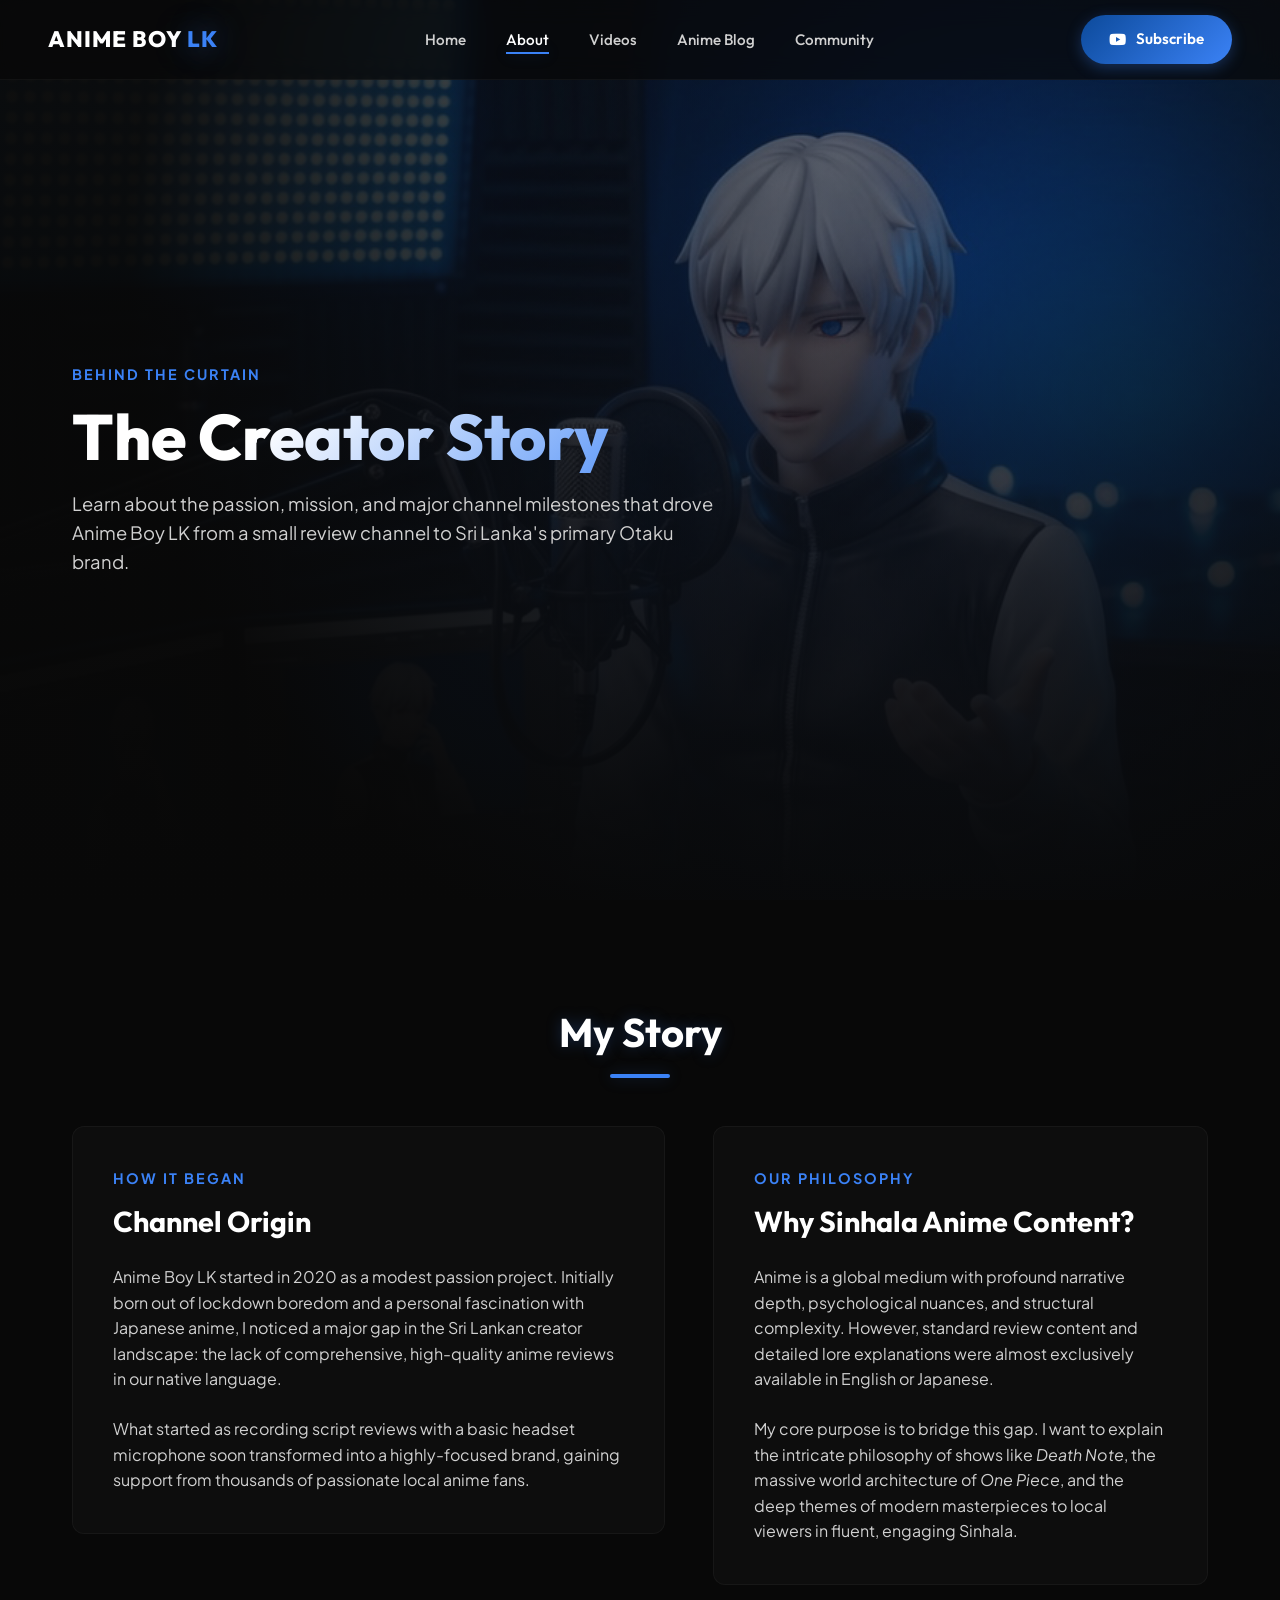
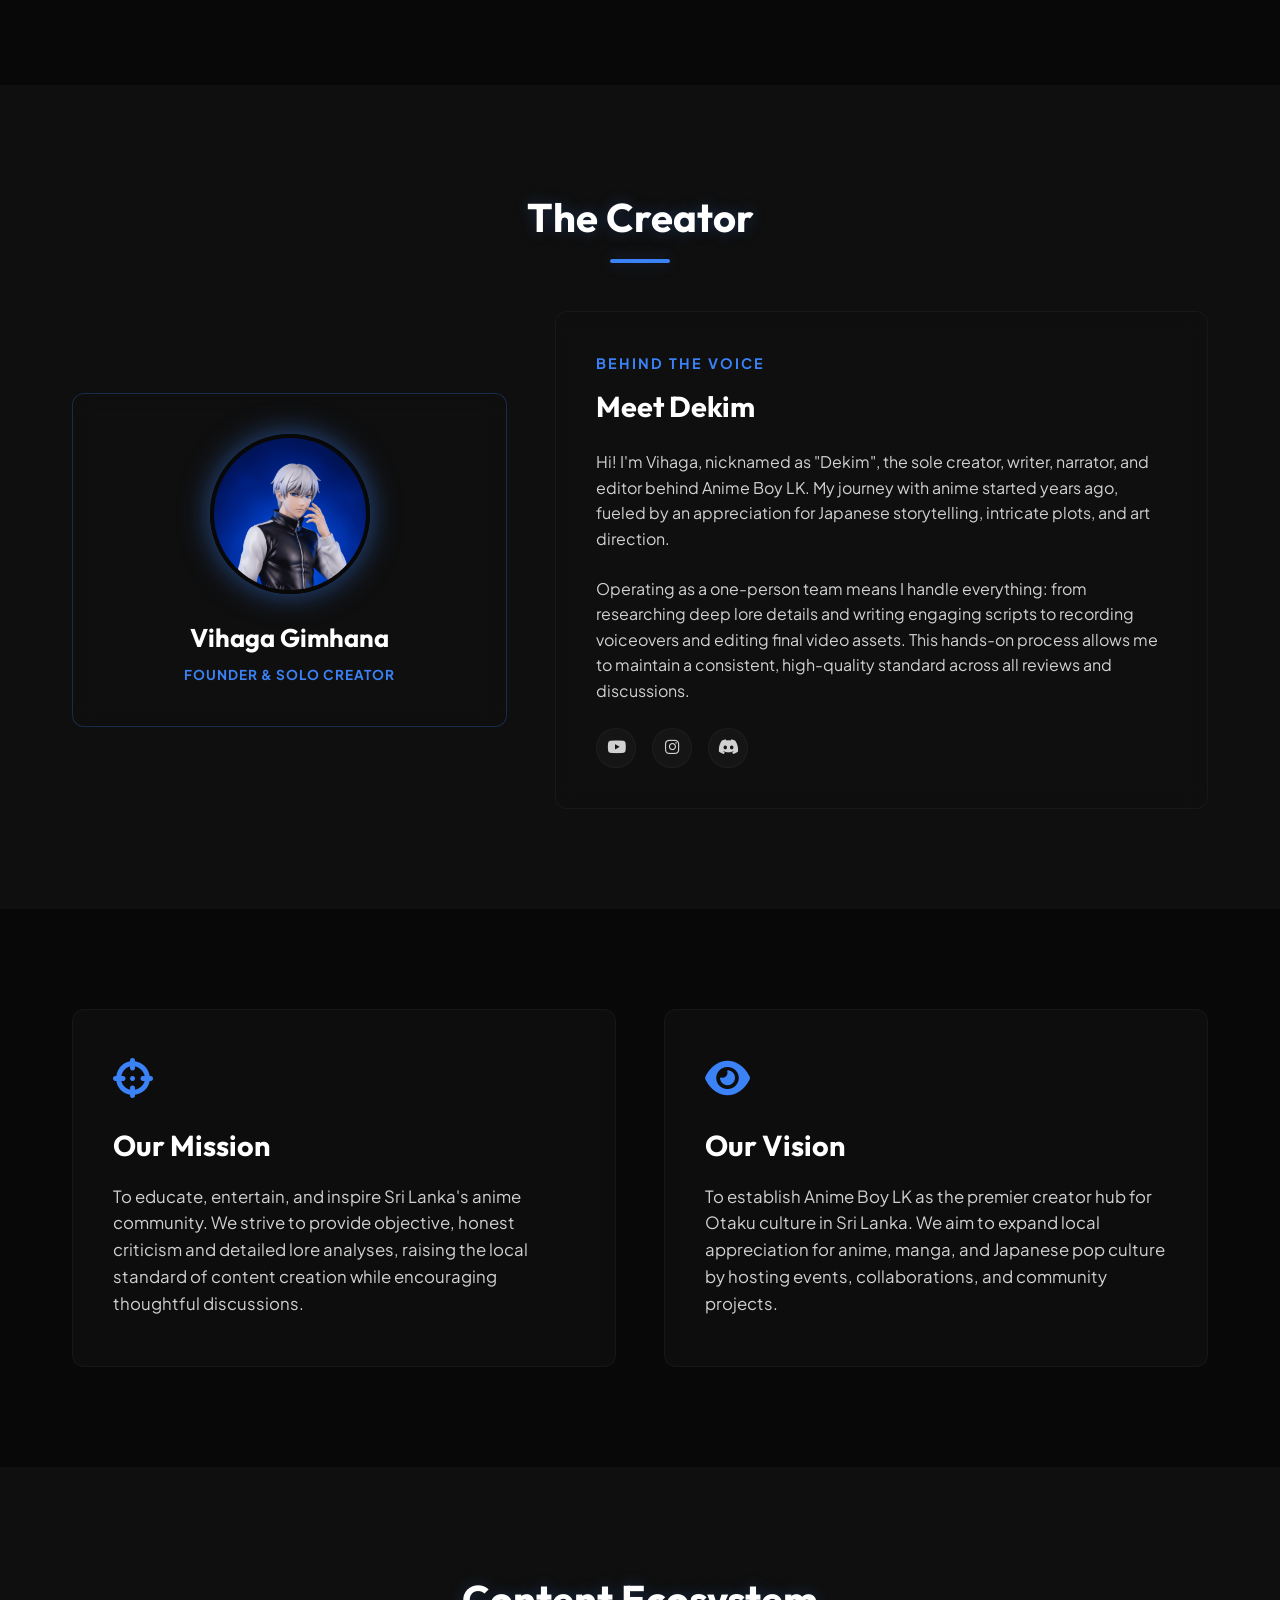
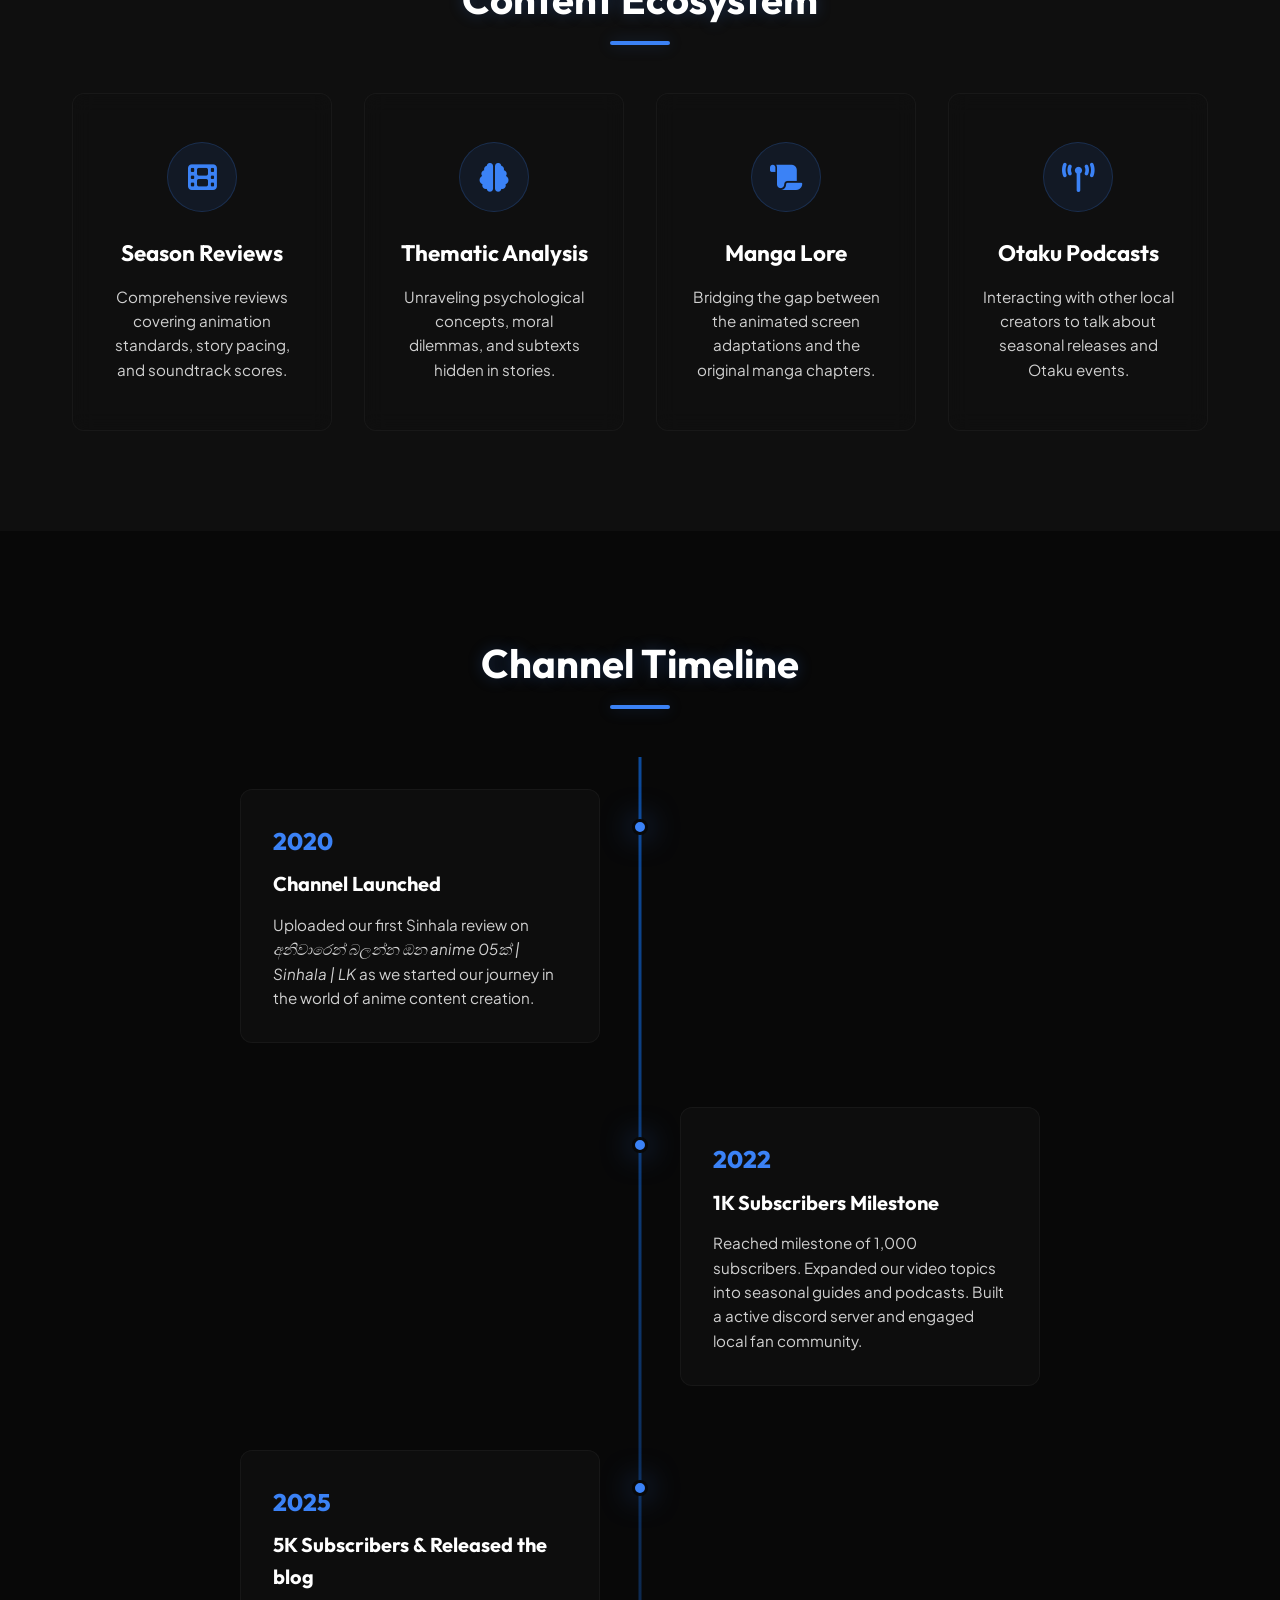
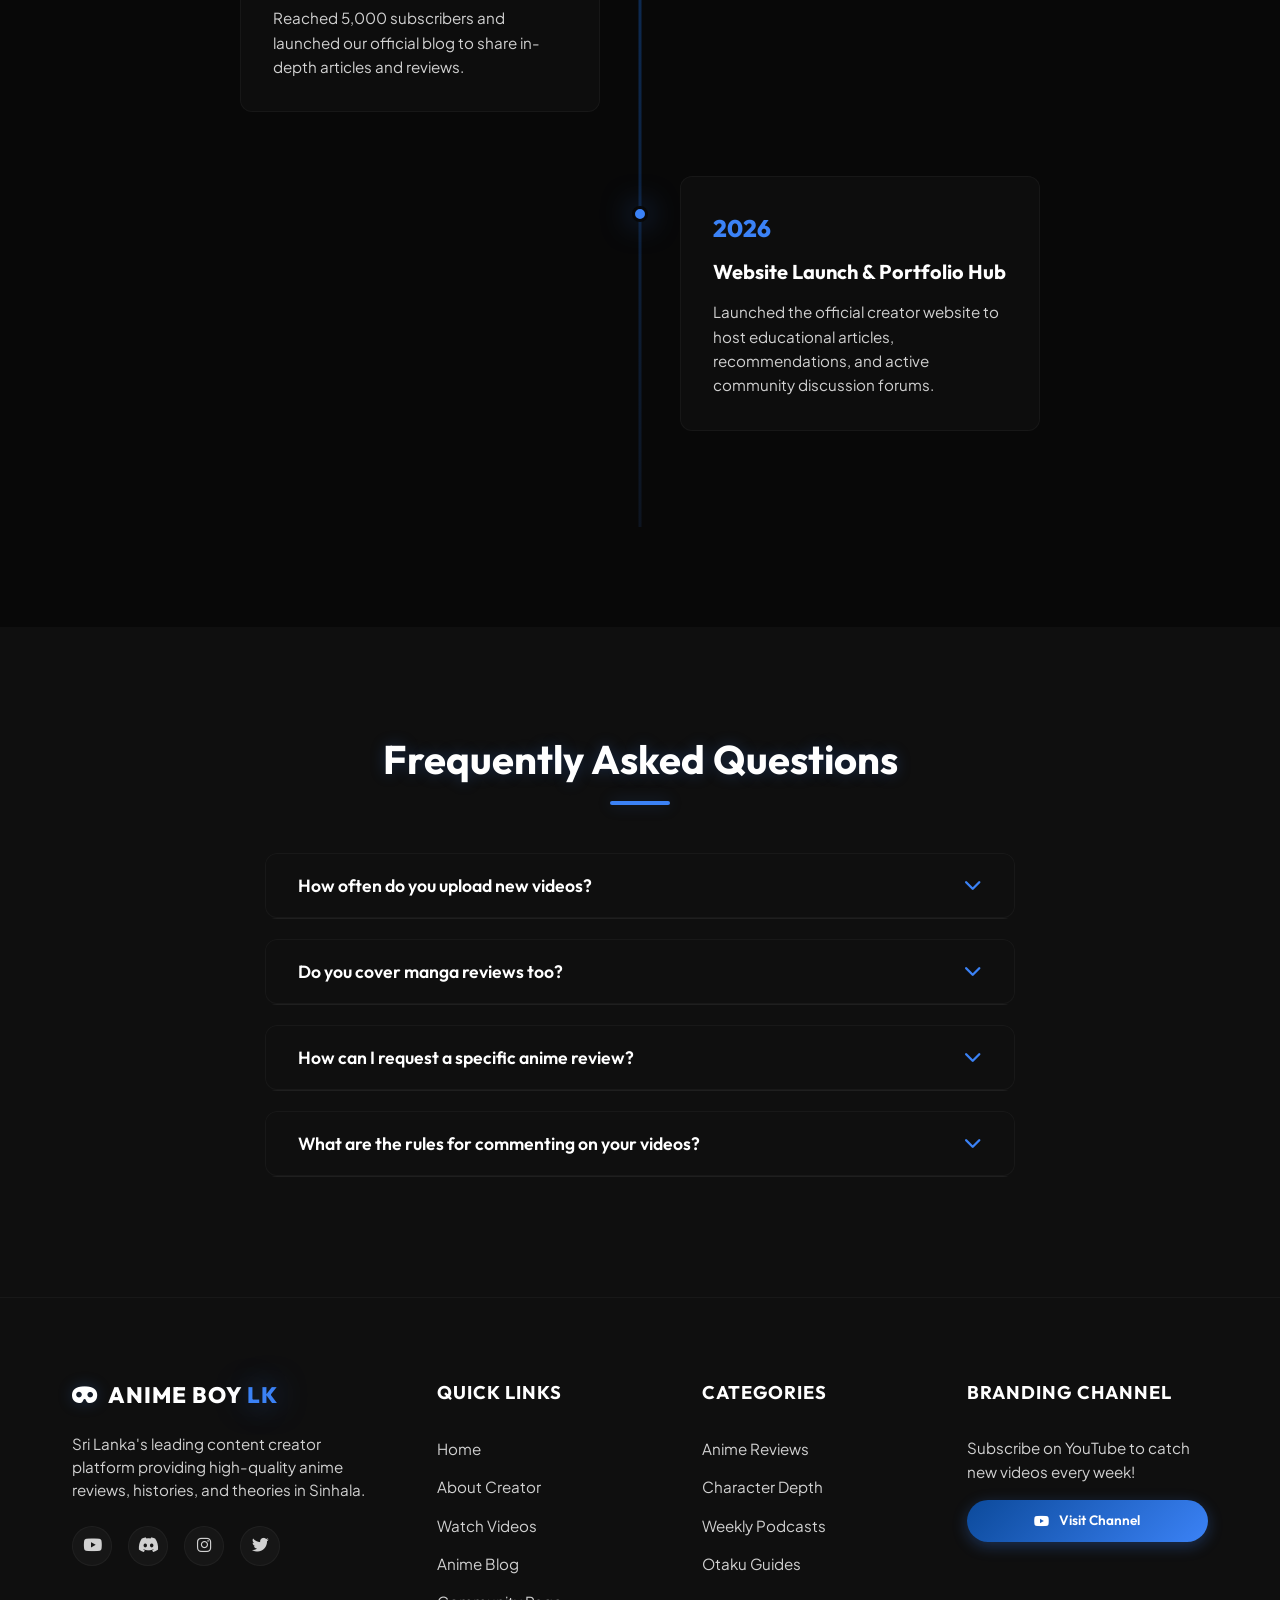
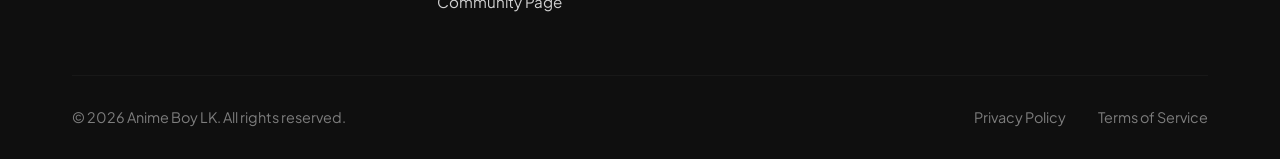
==== commit a3e2165c: "Fix typo in creator bio section" ====
--- a/about.html
+++ b/about.html
@@ -98,7 +98,7 @@
                     <span class="subtitle">Behind the Voice</span>
                     <h3 style="font-family: var(--font-headings); font-size: 1.8rem; margin: 0.5rem 0 1.25rem;">Meet Dekim</h3>
                     <p style="color: var(--color-text-sub); font-size: 1rem; margin-bottom: 1.5rem;">
-                        Hi! I'm Vihaga, nikenamed as "Dekim", the sole creator, writer, narrator, and editor behind Anime Boy LK. My journey with anime started years ago, fueled by an appreciation for Japanese storytelling, intricate plots, and art direction.
+                        Hi! I'm Vihaga, nicknamed as "Dekim", the sole creator, writer, narrator, and editor behind Anime Boy LK. My journey with anime started years ago, fueled by an appreciation for Japanese storytelling, intricate plots, and art direction.
                     </p>
                     <p style="color: var(--color-text-sub); font-size: 1rem; margin-bottom: 1.5rem;">
                         Operating as a one-person team means I handle everything: from researching deep lore details and writing engaging scripts to recording voiceovers and editing final video assets. This hands-on process allows me to maintain a consistent, high-quality standard across all reviews and discussions.
@@ -333,4 +333,4 @@
     <!-- Scripts -->
     <script src="js/main.js"></script>
 </body>
-</html>+</html>
